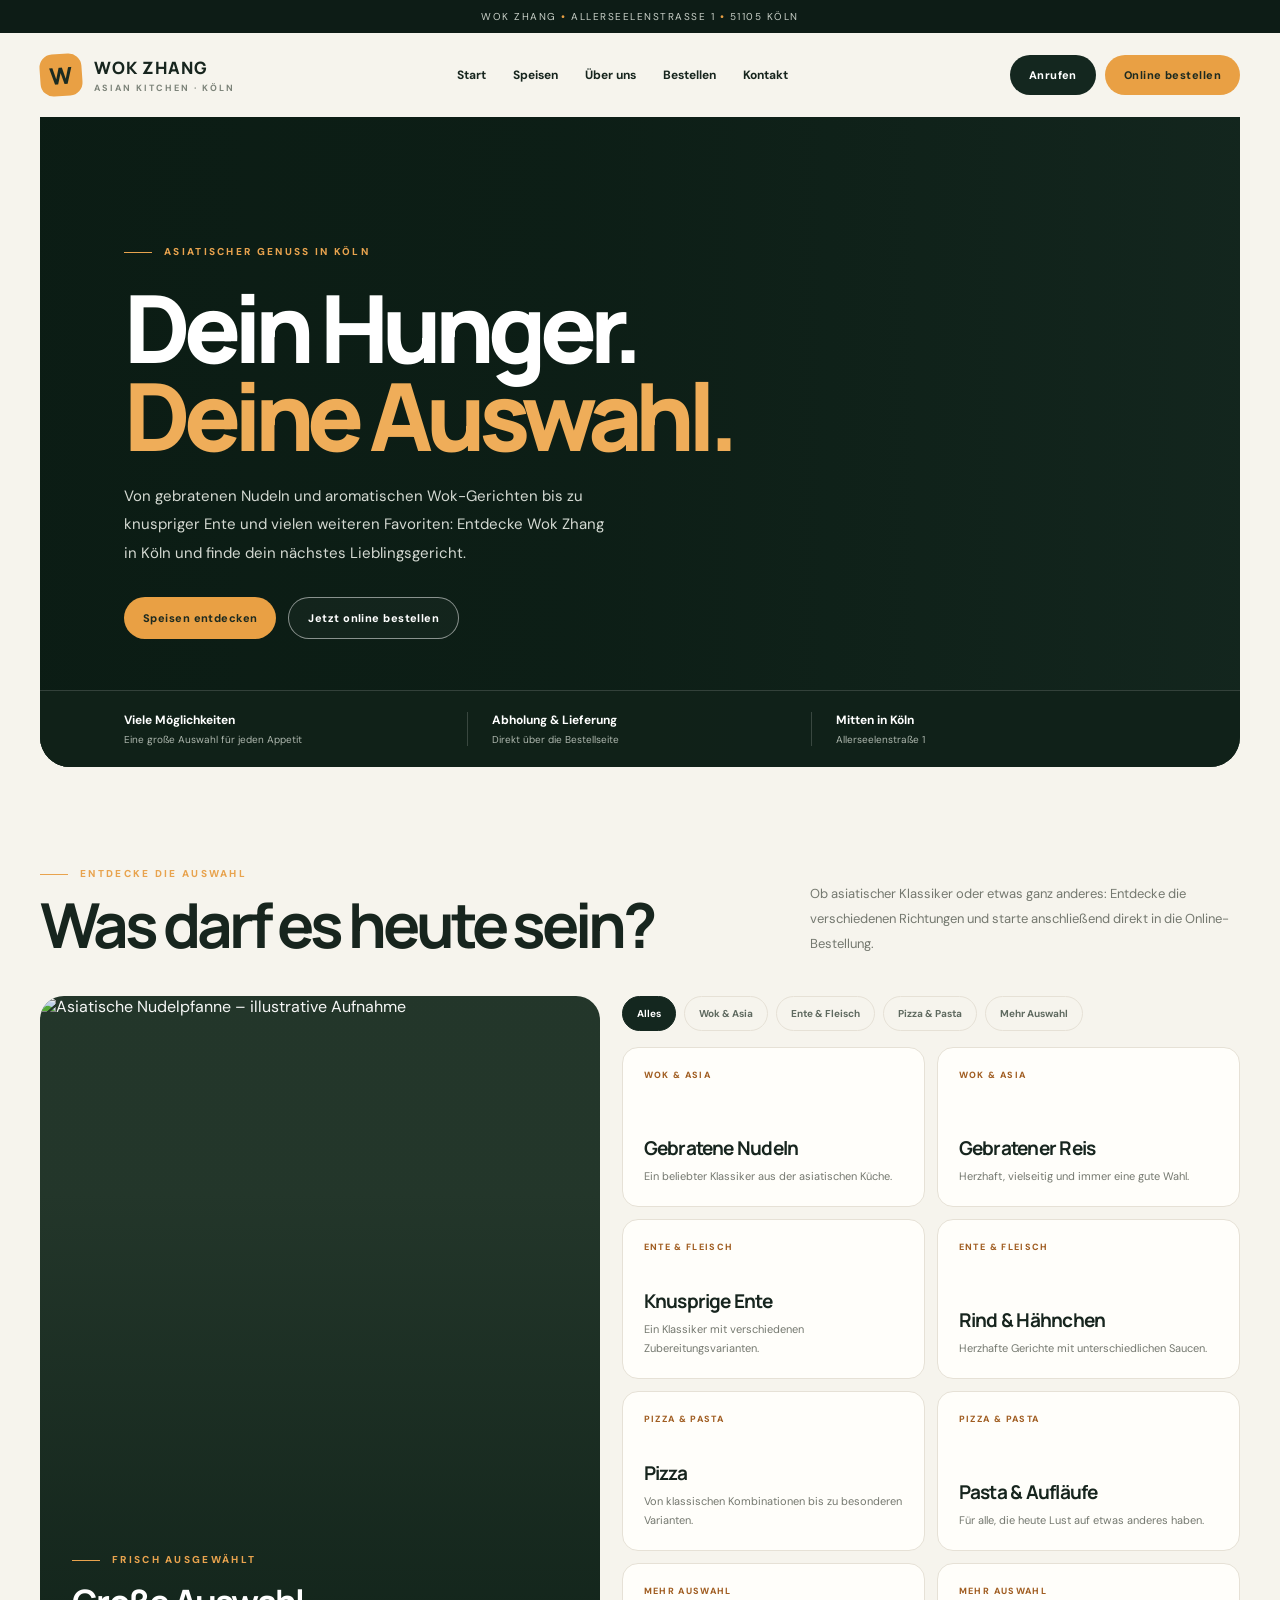
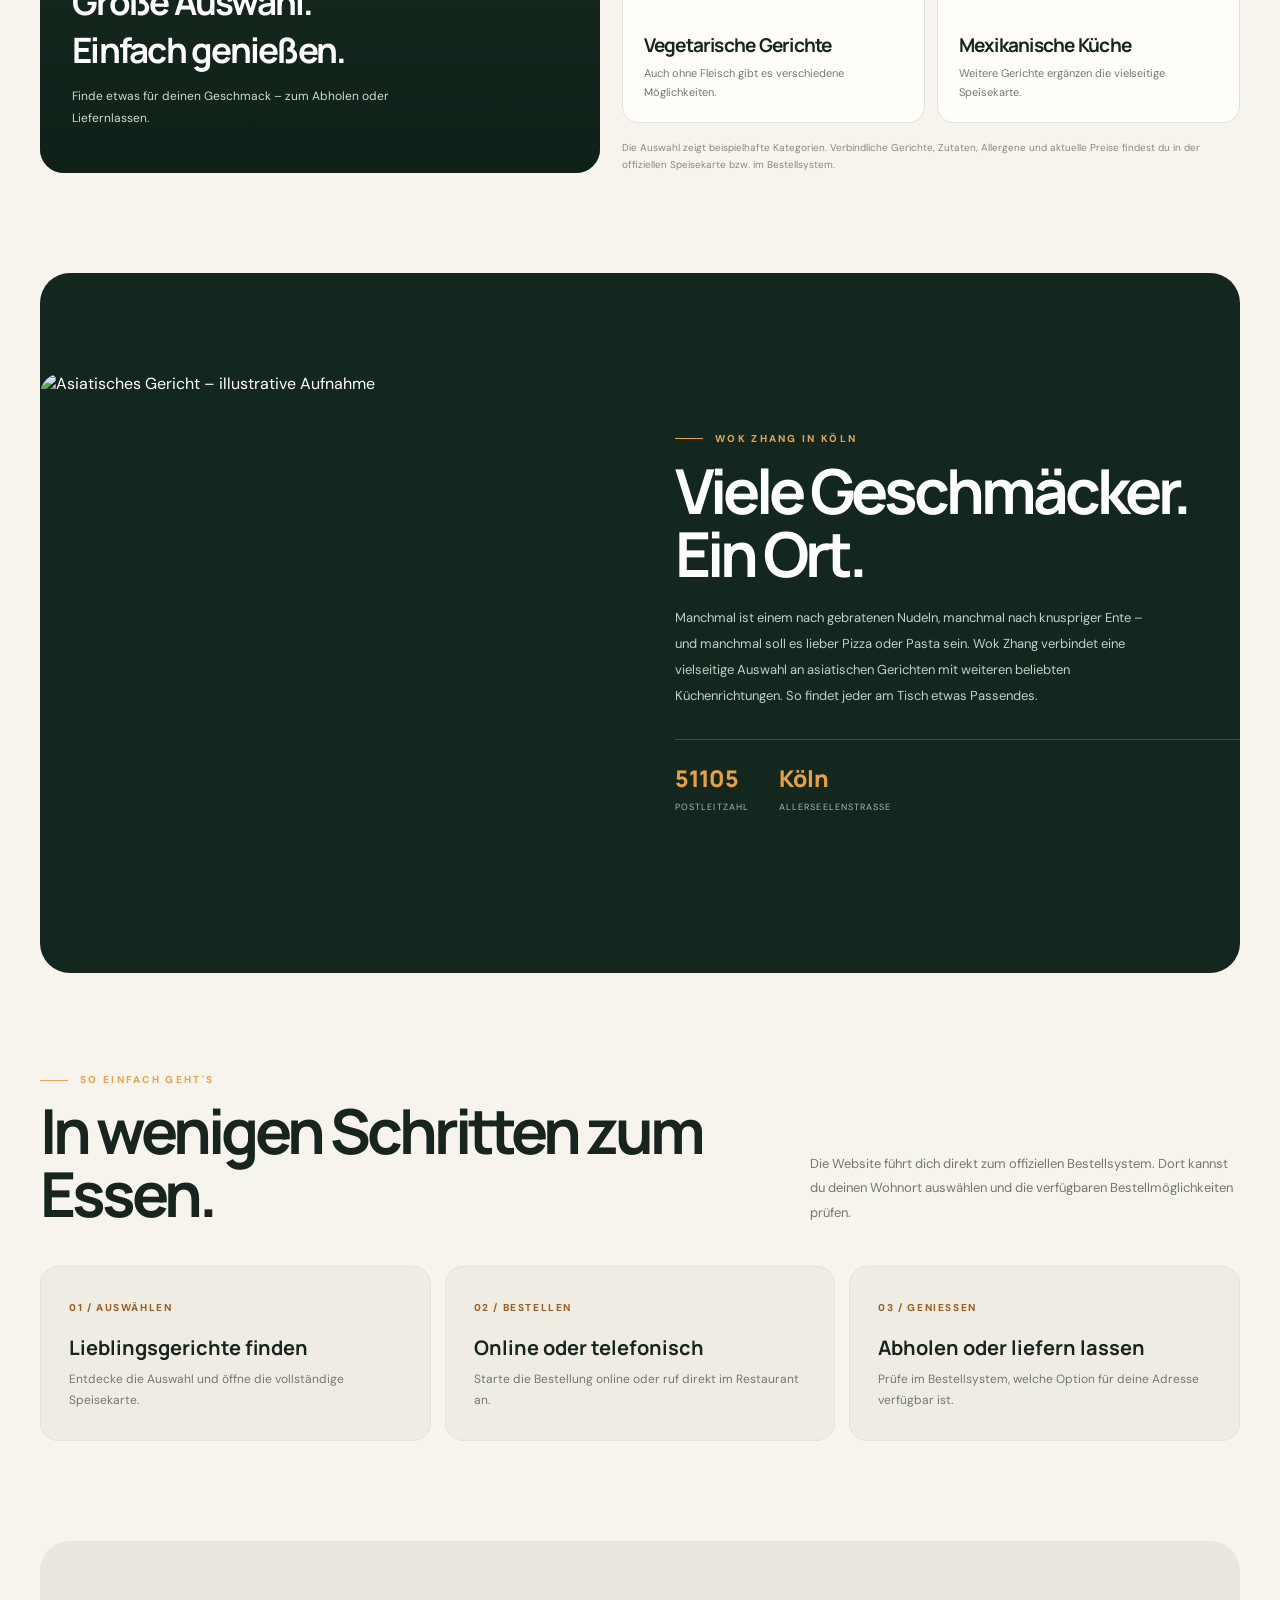
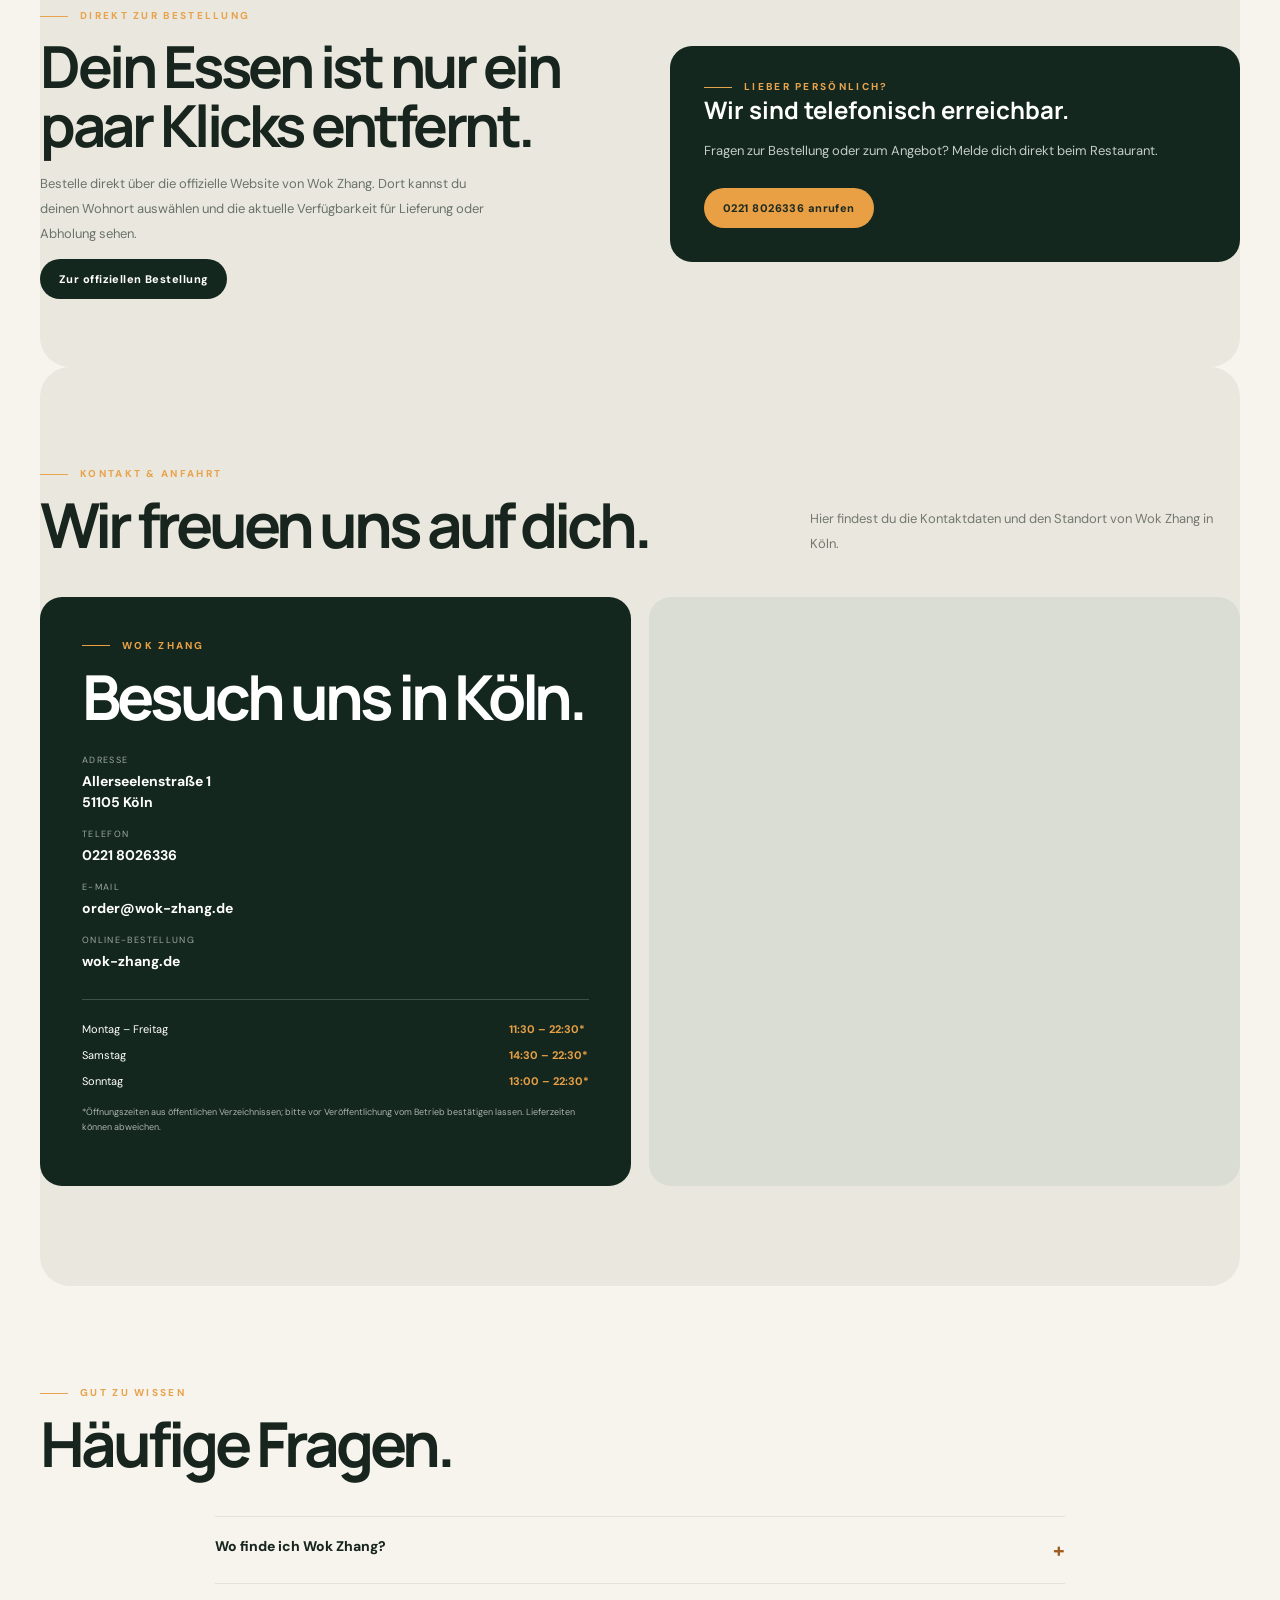
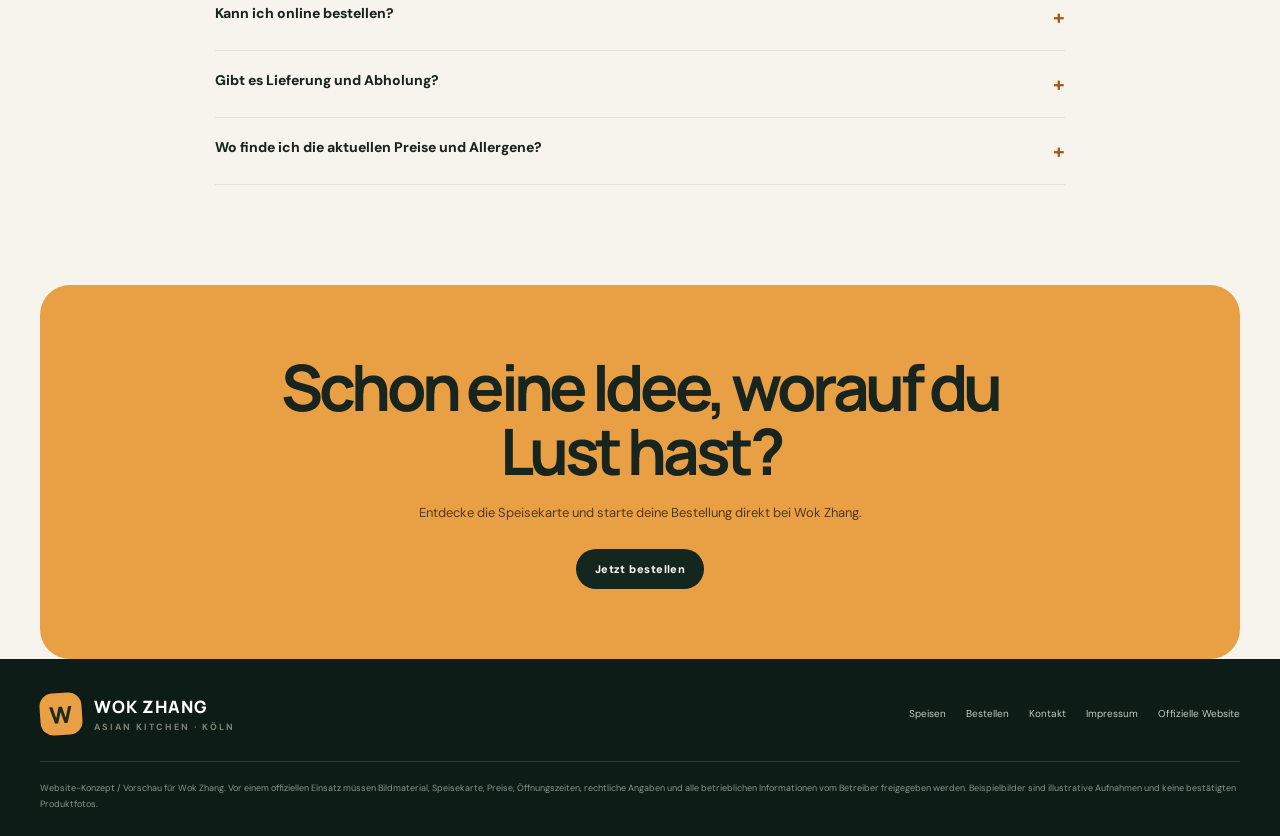
==== wok-zhang/index.html @ 1ac3ebb7 "Create premium Wok Zhang website concept" ====
<!doctype html>
<html lang="de">
<head>
<meta charset="utf-8"><meta name="viewport" content="width=device-width,initial-scale=1">
<meta name="theme-color" content="#14271f">
<meta name="description" content="Wok Zhang in Köln: Wok-Gerichte, chinesische Spezialitäten und eine große Auswahl. Speisekarte, Online-Bestellung, Kontakt und Anfahrt.">
<meta property="og:title" content="Wok Zhang | Köln">
<meta property="og:description" content="Dein Lieblingsgericht. Frisch ausgewählt. Direkt bestellt.">
<title>Wok Zhang – Asiatische Küche & mehr in Köln</title>
<link rel="preconnect" href="https://fonts.googleapis.com"><link rel="preconnect" href="https://fonts.gstatic.com" crossorigin>
<link href="https://fonts.googleapis.com/css2?family=DM+Sans:wght@400;500;600;700;800&family=Manrope:wght@400;500;600;700;800&display=swap" rel="stylesheet">
<style>
:root{--ink:#17251e;--dark:#14271f;--paper:#f6f4ed;--white:#fffefa;--orange:#e9a044;--muted:#74786f;--line:#e6e1d6;--green:#294b3a;--red:#b94e36}
*{box-sizing:border-box}html{scroll-behavior:smooth;scroll-padding-top:88px}body{margin:0;background:var(--paper);color:var(--ink);font-family:'DM Sans',sans-serif}a{color:inherit;text-decoration:none}img{display:block;max-width:100%}.wrap{width:min(1200px,calc(100% - 48px));margin:auto}
.topbar{background:#0d1c16;color:#c9d0c8;text-align:center;padding:10px 16px;font-size:10px;letter-spacing:.15em;text-transform:uppercase}.topbar b{color:var(--orange);font-weight:800}
header{height:84px;display:flex;align-items:center;justify-content:space-between;gap:28px}.brand{display:flex;align-items:center;gap:12px;font:800 17px Manrope;letter-spacing:.06em}.mark{width:42px;height:42px;border-radius:13px;background:var(--orange);color:#1b2b21;display:grid;place-items:center;font:800 23px Manrope;transform:rotate(-4deg)}.brand small{display:block;font:700 9px 'DM Sans';letter-spacing:.22em;color:#7c8379;margin-top:3px}.nav{display:flex;gap:27px;font-size:12px;font-weight:700}.nav a:hover{color:#a35d1c}.header-actions{display:flex;gap:9px;align-items:center}.pill{display:inline-flex;align-items:center;justify-content:center;padding:13px 19px;border-radius:30px;background:var(--dark);color:white;font-size:11px;font-weight:800;letter-spacing:.04em;transition:.2s}.pill:hover{background:#31513f;transform:translateY(-1px)}.pill.gold{background:var(--orange);color:#1d2a20}.pill.gold:hover{background:#f3b35f}
.hero{min-height:650px;background:var(--dark);color:white;position:relative;overflow:hidden;border-radius:0 0 30px 30px;display:flex;align-items:center}.hero:before{content:"";position:absolute;inset:0;background:linear-gradient(90deg,rgba(11,28,20,.97) 0%,rgba(11,28,20,.82) 44%,rgba(11,28,20,.12) 100%),url('https://images.pexels.com/photos/958545/pexels-photo-958545.jpeg?auto=compress&cs=tinysrgb&w=2000') center/cover}.hero-content{position:relative;z-index:1;padding:80px 7%;max-width:780px}.eyebrow{font-size:10px;letter-spacing:.23em;text-transform:uppercase;font-weight:800;color:#e8a34e}.eyebrow:before{content:"";display:inline-block;width:28px;height:1px;background:currentColor;vertical-align:middle;margin-right:12px}h1,h2,h3{font-family:Manrope,sans-serif}h1{font-size:clamp(54px,7.6vw,94px);line-height:.94;letter-spacing:-.075em;margin:25px 0 22px;font-weight:800}h1 em{font-style:normal;color:#efad59}.hero-copy{font-size:15px;line-height:1.9;color:#d4d9d2;max-width:480px;margin:0 0 30px}.hero-actions{display:flex;gap:12px;flex-wrap:wrap}.outline{border:1px solid #ffffff80;background:#ffffff08;color:white}.outline:hover{background:#ffffff18}.hero-strip{position:absolute;bottom:0;left:0;right:0;display:grid;grid-template-columns:repeat(3,1fr);background:#102219eF;border-top:1px solid #ffffff25;padding:21px 7%;z-index:2}.strip-item{padding:0 24px;border-right:1px solid #ffffff2c}.strip-item:first-child{padding-left:0}.strip-item:last-child{border:0}.strip-item strong{display:block;font-size:12px}.strip-item small{display:block;color:#aeb7ae;font-size:10px;margin-top:5px}
.section{padding:100px 0}.section-head{display:flex;justify-content:space-between;align-items:end;gap:36px;margin-bottom:40px}.section-head h2,.story h2,.contact h2{font-size:clamp(38px,5vw,62px);letter-spacing:-.065em;line-height:1.02;margin:13px 0 0}.intro{max-width:430px;color:var(--muted);font-size:13px;line-height:1.9;margin:0}
.menu-grid{display:grid;grid-template-columns:.95fr 1.05fr;gap:22px}.menu-feature{min-height:540px;position:relative;overflow:hidden;border-radius:24px;background:#24372b;color:white}.menu-feature img{width:100%;height:100%;position:absolute;inset:0;object-fit:cover}.menu-feature:after{content:"";position:absolute;inset:0;background:linear-gradient(0deg,rgba(13,31,22,.95),rgba(13,31,22,.04) 75%)}.feature-text{position:absolute;z-index:1;bottom:32px;left:32px;right:32px}.feature-text h3{font-size:35px;letter-spacing:-.05em;margin:12px 0}.feature-text p{font-size:12px;line-height:1.8;color:#d2d8d0;max-width:350px}
.menu-side{display:flex;flex-direction:column;gap:16px}.filterbar{display:flex;gap:8px;flex-wrap:wrap}.filter{border:1px solid var(--line);background:transparent;border-radius:24px;padding:10px 14px;font:700 10px 'DM Sans';cursor:pointer;color:#5f6a60}.filter.active,.filter:hover{background:var(--dark);color:white;border-color:var(--dark)}.dish-grid{display:grid;grid-template-columns:1fr 1fr;gap:12px}.dish{background:var(--white);border:1px solid var(--line);border-radius:16px;padding:21px;min-height:160px;display:flex;flex-direction:column;justify-content:space-between;transition:.2s}.dish:hover{transform:translateY(-3px);box-shadow:0 12px 28px #1d34240e}.dish[hidden]{display:none}.dish-tag{font-size:9px;color:#a05d21;letter-spacing:.15em;font-weight:800}.dish h3{font-size:19px;letter-spacing:-.04em;margin:9px 0 6px}.dish p{font-size:11px;color:var(--muted);line-height:1.7;margin:0}.menu-note{font-size:10px;color:#8a887f;line-height:1.7}
.story{background:var(--dark);color:white;border-radius:30px}.story-grid{display:grid;grid-template-columns:1fr 1fr;gap:70px;align-items:center}.story-image{width:100%;height:500px;object-fit:cover;border-radius:22px}.story h2{color:white;margin:14px 0 20px}.story-copy{font-size:13px;line-height:2;color:#c5cec5;max-width:480px}.story-stats{display:flex;gap:30px;border-top:1px solid #ffffff30;padding-top:22px;margin-top:30px}.stat strong{display:block;color:var(--orange);font:800 23px Manrope}.stat small{font-size:9px;letter-spacing:.12em;color:#aeb7ae}
.benefits{display:grid;grid-template-columns:repeat(3,1fr);gap:14px}.benefit{padding:28px;background:#eeece3;border:1px solid #e7e2d6;border-radius:18px}.benefit-num{font-size:10px;color:#a05d21;font-weight:800;letter-spacing:.16em}.benefit h3{font-size:20px;margin:18px 0 8px}.benefit p{font-size:12px;line-height:1.8;color:var(--muted);margin:0}
.order{background:#eae8de;border-radius:30px;padding:68px 0}.order-inner{display:grid;grid-template-columns:1fr 1fr;gap:60px;align-items:center}.order h2{font-size:clamp(38px,5vw,58px);letter-spacing:-.06em;line-height:1.02;margin:14px 0 18px}.order p{font-size:13px;line-height:1.9;color:#69736a;max-width:460px}.order-panel{background:var(--dark);color:white;border-radius:22px;padding:34px}.order-panel h3{font-size:24px;margin:0 0 10px}.order-panel p{color:#c4cec5}.order-panel .pill{margin-top:12px}
.contact{background:#eae8de;border-radius:30px}.contact-grid{display:grid;grid-template-columns:1fr 1fr;gap:18px}.contact-card{background:var(--dark);color:white;padding:42px;border-radius:22px}.contact-card h2{color:white}.contact-card .eyebrow{color:var(--orange)}.contact-info{margin-top:26px;display:grid;gap:16px}.contact-info small{display:block;color:#9da99e;font-size:9px;letter-spacing:.15em;text-transform:uppercase;margin-bottom:4px}.contact-info strong{font-size:14px}.contact-info a:hover{color:var(--orange)}.hours-list{display:grid;grid-template-columns:1fr auto;gap:12px;border-top:1px solid #ffffff30;margin-top:28px;padding-top:22px;font-size:11px}.hours-list strong{color:var(--orange)}.contact-map{min-height:470px;border-radius:22px;overflow:hidden;background:#d9ddd3}.contact-map iframe{width:100%;height:100%;min-height:470px;border:0}
.faq-list{max-width:850px;margin:auto;border-top:1px solid var(--line)}details{border-bottom:1px solid var(--line);padding:20px 0}summary{cursor:pointer;font-weight:800;font-size:14px;list-style:none;display:flex;justify-content:space-between;gap:20px}summary:after{content:"+";color:#a05d21;font-size:20px}details[open] summary:after{content:"−"}details p{font-size:12px;color:var(--muted);line-height:1.8;max-width:700px;margin:15px 0 0}
.cta-band{background:var(--orange);border-radius:30px;padding:70px 25px;text-align:center}.cta-band h2{font-size:clamp(36px,5.5vw,64px);letter-spacing:-.07em;line-height:1;margin:0 auto 18px;max-width:780px}.cta-band p{font-size:13px;line-height:1.8;color:#4c3a25;max-width:500px;margin:0 auto 25px}.cta-band .pill{background:var(--dark)}
footer{background:#0d1c16;color:white;padding:34px 0 24px}.footer-top{display:flex;align-items:center;justify-content:space-between;gap:24px}.footer-links{display:flex;gap:20px;flex-wrap:wrap;font-size:10px;color:#c2c9c1}.footer-links a:hover{color:var(--orange)}.footer-bottom{border-top:1px solid #ffffff25;margin-top:26px;padding-top:18px;color:#89958b;font-size:9px;line-height:1.8}
.mobile-order{display:none}
@media(max-width:850px){.nav{gap:14px}.story-grid{gap:35px}.story-image{height:430px}.section{padding:78px 0}.order-inner{gap:28px}}
@media(max-width:620px){.wrap{width:calc(100% - 30px)}header{height:auto;min-height:76px;flex-wrap:wrap;padding:13px 0}.nav{order:3;width:100%;overflow:auto;white-space:nowrap;padding:8px 0 12px;font-size:11px}.header-actions .pill{padding:11px 13px;font-size:9px}.topbar{font-size:8px}.hero{min-height:700px;border-radius:0 0 22px 22px}.hero:before{background:linear-gradient(90deg,rgba(11,28,20,.95),rgba(11,28,20,.45)),url('https://images.pexels.com/photos/958545/pexels-photo-958545.jpeg?auto=compress&cs=tinysrgb&w=1200') 58% center/cover}.hero-content{padding:50px 24px 190px}h1{font-size:58px}.hero-copy{font-size:13px}.hero-strip{grid-template-columns:1fr 1fr;padding:17px 13px;gap:14px}.strip-item{padding:0 8px;border:0}.strip-item:last-child{display:none}.strip-item strong{font-size:10px}.strip-item small{font-size:9px}.section-head{display:block}.intro{margin-top:16px}.menu-grid,.story-grid,.order-inner,.contact-grid{grid-template-columns:1fr}.menu-feature{min-height:340px}.dish-grid{gap:9px}.dish{padding:16px;min-height:160px}.dish h3{font-size:17px}.story{border-radius:22px}.story-image{height:330px}.story-grid{gap:30px}.story-stats{gap:20px}.benefits{grid-template-columns:1fr}.order{padding:48px 0;border-radius:22px}.order-panel,.contact-card{padding:26px}.contact{border-radius:22px}.contact-map,.contact-map iframe{min-height:330px}.cta-band{border-radius:22px;padding:54px 20px}.footer-top{align-items:flex-start;flex-direction:column}.mobile-order{display:block;position:fixed;bottom:12px;left:12px;right:12px;z-index:10;box-shadow:0 8px 35px #0004}.mobile-order .pill{width:100%;padding:16px}.footer-bottom{padding-bottom:70px}}
</style>
</head>
<body>
<div class="topbar">WOK ZHANG <b>•</b> ALLERSEELENSTRASSE 1 <b>•</b> 51105 KÖLN</div>
<header class="wrap">
<a class="brand" href="#start"><span class="mark">W</span><span>WOK ZHANG<small>ASIAN KITCHEN · KÖLN</small></span></a>
<nav class="nav" aria-label="Hauptnavigation"><a href="#start">Start</a><a href="#speisen">Speisen</a><a href="#konzept">Über uns</a><a href="#bestellen">Bestellen</a><a href="#kontakt">Kontakt</a></nav>
<div class="header-actions"><a class="pill" href="tel:+492218026336">Anrufen</a><a class="pill gold" href="https://www.wok-zhang.de/" target="_blank" rel="noopener">Online bestellen</a></div>
</header>
<main>
<section id="start" class="wrap hero"><div class="hero-content"><div class="eyebrow">ASIATISCHER GENUSS IN KÖLN</div><h1>Dein Hunger.<br><em>Deine Auswahl.</em></h1><p class="hero-copy">Von gebratenen Nudeln und aromatischen Wok-Gerichten bis zu knuspriger Ente und vielen weiteren Favoriten: Entdecke Wok Zhang in Köln und finde dein nächstes Lieblingsgericht.</p><div class="hero-actions"><a class="pill gold" href="#speisen">Speisen entdecken</a><a class="pill outline" href="https://www.wok-zhang.de/" target="_blank" rel="noopener">Jetzt online bestellen</a></div></div><div class="hero-strip"><div class="strip-item"><strong>Viele Möglichkeiten</strong><small>Eine große Auswahl für jeden Appetit</small></div><div class="strip-item"><strong>Abholung & Lieferung</strong><small>Direkt über die Bestellseite</small></div><div class="strip-item"><strong>Mitten in Köln</strong><small>Allerseelenstraße 1</small></div></div></section>

<section id="speisen" class="wrap section"><div class="section-head"><div><div class="eyebrow">ENTDECKE DIE AUSWAHL</div><h2>Was darf es heute sein?</h2></div><p class="intro">Ob asiatischer Klassiker oder etwas ganz anderes: Entdecke die verschiedenen Richtungen und starte anschließend direkt in die Online-Bestellung.</p></div>
<div class="menu-grid"><div class="menu-feature"><img src="https://images.pexels.com/photos/958545/pexels-photo-958545.jpeg?auto=compress&cs=tinysrgb&w=1300" alt="Asiatische Nudelpfanne – illustrative Aufnahme"><div class="feature-text"><div class="eyebrow">FRISCH AUSGEWÄHLT</div><h3>Große Auswahl.<br>Einfach genießen.</h3><p>Finde etwas für deinen Geschmack – zum Abholen oder Liefernlassen.</p></div></div>
<div class="menu-side"><div class="filterbar" role="group" aria-label="Speisen-Kategorien"><button class="filter active" data-filter="all">Alles</button><button class="filter" data-filter="wok">Wok & Asia</button><button class="filter" data-filter="ente">Ente & Fleisch</button><button class="filter" data-filter="pizza">Pizza & Pasta</button><button class="filter" data-filter="mehr">Mehr Auswahl</button></div>
<div class="dish-grid">
<article class="dish" data-category="wok"><span class="dish-tag">WOK & ASIA</span><div><h3>Gebratene Nudeln</h3><p>Ein beliebter Klassiker aus der asiatischen Küche.</p></div></article>
<article class="dish" data-category="wok"><span class="dish-tag">WOK & ASIA</span><div><h3>Gebratener Reis</h3><p>Herzhaft, vielseitig und immer eine gute Wahl.</p></div></article>
<article class="dish" data-category="ente"><span class="dish-tag">ENTE & FLEISCH</span><div><h3>Knusprige Ente</h3><p>Ein Klassiker mit verschiedenen Zubereitungsvarianten.</p></div></article>
<article class="dish" data-category="ente"><span class="dish-tag">ENTE & FLEISCH</span><div><h3>Rind & Hähnchen</h3><p>Herzhafte Gerichte mit unterschiedlichen Saucen.</p></div></article>
<article class="dish" data-category="pizza"><span class="dish-tag">PIZZA & PASTA</span><div><h3>Pizza</h3><p>Von klassischen Kombinationen bis zu besonderen Varianten.</p></div></article>
<article class="dish" data-category="pizza"><span class="dish-tag">PIZZA & PASTA</span><div><h3>Pasta & Aufläufe</h3><p>Für alle, die heute Lust auf etwas anderes haben.</p></div></article>
<article class="dish" data-category="mehr"><span class="dish-tag">MEHR AUSWAHL</span><div><h3>Vegetarische Gerichte</h3><p>Auch ohne Fleisch gibt es verschiedene Möglichkeiten.</p></div></article>
<article class="dish" data-category="mehr"><span class="dish-tag">MEHR AUSWAHL</span><div><h3>Mexikanische Küche</h3><p>Weitere Gerichte ergänzen die vielseitige Speisekarte.</p></div></article>
</div><div class="menu-note">Die Auswahl zeigt beispielhafte Kategorien. Verbindliche Gerichte, Zutaten, Allergene und aktuelle Preise findest du in der offiziellen Speisekarte bzw. im Bestellsystem.</div></div></div></section>

<section id="konzept" class="wrap story section"><div class="story-grid"><img class="story-image" src="https://images.pexels.com/photos/958545/pexels-photo-958545.jpeg?auto=compress&cs=tinysrgb&w=1200" alt="Asiatisches Gericht – illustrative Aufnahme"><div><div class="eyebrow">WOK ZHANG IN KÖLN</div><h2>Viele Geschmäcker.<br>Ein Ort.</h2><p class="story-copy">Manchmal ist einem nach gebratenen Nudeln, manchmal nach knuspriger Ente – und manchmal soll es lieber Pizza oder Pasta sein. Wok Zhang verbindet eine vielseitige Auswahl an asiatischen Gerichten mit weiteren beliebten Küchenrichtungen. So findet jeder am Tisch etwas Passendes.</p><div class="story-stats"><div class="stat"><strong>51105</strong><small>POSTLEITZAHL</small></div><div class="stat"><strong>Köln</strong><small>ALLERSEELENSTRASSE</small></div></div></div></div></section>

<section class="wrap section"><div class="section-head"><div><div class="eyebrow">SO EINFACH GEHT'S</div><h2>In wenigen Schritten zum Essen.</h2></div><p class="intro">Die Website führt dich direkt zum offiziellen Bestellsystem. Dort kannst du deinen Wohnort auswählen und die verfügbaren Bestellmöglichkeiten prüfen.</p></div><div class="benefits"><article class="benefit"><span class="benefit-num">01 / AUSWÄHLEN</span><h3>Lieblingsgerichte finden</h3><p>Entdecke die Auswahl und öffne die vollständige Speisekarte.</p></article><article class="benefit"><span class="benefit-num">02 / BESTELLEN</span><h3>Online oder telefonisch</h3><p>Starte die Bestellung online oder ruf direkt im Restaurant an.</p></article><article class="benefit"><span class="benefit-num">03 / GENIESSEN</span><h3>Abholen oder liefern lassen</h3><p>Prüfe im Bestellsystem, welche Option für deine Adresse verfügbar ist.</p></article></div></section>

<section id="bestellen" class="wrap order"><div class="order-inner"><div><div class="eyebrow">DIREKT ZUR BESTELLUNG</div><h2>Dein Essen ist nur ein paar Klicks entfernt.</h2><p>Bestelle direkt über die offizielle Website von Wok Zhang. Dort kannst du deinen Wohnort auswählen und die aktuelle Verfügbarkeit für Lieferung oder Abholung sehen.</p><a class="pill" href="https://www.wok-zhang.de/" target="_blank" rel="noopener">Zur offiziellen Bestellung</a></div><div class="order-panel"><div class="eyebrow">LIEBER PERSÖNLICH?</div><h3>Wir sind telefonisch erreichbar.</h3><p>Fragen zur Bestellung oder zum Angebot? Melde dich direkt beim Restaurant.</p><a class="pill gold" href="tel:+492218026336">0221 8026336 anrufen</a></div></div></section>

<section id="kontakt" class="wrap contact section"><div class="section-head"><div><div class="eyebrow">KONTAKT & ANFAHRT</div><h2>Wir freuen uns auf dich.</h2></div><p class="intro">Hier findest du die Kontaktdaten und den Standort von Wok Zhang in Köln.</p></div><div class="contact-grid"><div class="contact-card"><div class="eyebrow">WOK ZHANG</div><h2>Besuch uns in Köln.</h2><div class="contact-info"><div><small>Adresse</small><strong>Allerseelenstraße 1<br>51105 Köln</strong></div><div><small>Telefon</small><strong><a href="tel:+492218026336">0221 8026336</a></strong></div><div><small>E-Mail</small><strong><a href="mailto:order@wok-zhang.de">order@wok-zhang.de</a></strong></div><div><small>Online-Bestellung</small><strong><a href="https://www.wok-zhang.de/" target="_blank" rel="noopener">wok-zhang.de</a></strong></div></div><div class="hours-list"><span>Montag – Freitag</span><strong>11:30 – 22:30*</strong><span>Samstag</span><strong>14:30 – 22:30*</strong><span>Sonntag</span><strong>13:00 – 22:30*</strong></div><p style="font-size:9px;color:#aab4aa;line-height:1.7;margin-top:17px">*Öffnungszeiten aus öffentlichen Verzeichnissen; bitte vor Veröffentlichung vom Betrieb bestätigen lassen. Lieferzeiten können abweichen.</p></div><div class="contact-map"><iframe title="Karte – Wok Zhang Köln" loading="lazy" referrerpolicy="no-referrer-when-downgrade" src="https://www.google.com/maps?q=Allerseelenstra%C3%9Fe+1,+51105+K%C3%B6ln&output=embed"></iframe></div></div></section>

<section class="wrap section"><div class="section-head"><div><div class="eyebrow">GUT ZU WISSEN</div><h2>Häufige Fragen.</h2></div></div><div class="faq-list"><details><summary>Wo finde ich Wok Zhang?</summary><p>Wok Zhang befindet sich in der Allerseelenstraße 1, 51105 Köln.</p></details><details><summary>Kann ich online bestellen?</summary><p>Ja. Über die offizielle Website kannst du den Bestellvorgang starten und deinen Wohnort auswählen.</p></details><details><summary>Gibt es Lieferung und Abholung?</summary><p>Die offizielle Bestellseite informiert über die verfügbaren Liefer- und Abholzeiten. Welche Option möglich ist, hängt unter anderem von deiner Adresse und dem jeweiligen Tag ab.</p></details><details><summary>Wo finde ich die aktuellen Preise und Allergene?</summary><p>Bitte nutze dafür die aktuelle Speisekarte bzw. das offizielle Bestellsystem. Die hier gezeigten Kategorien sind eine Orientierung und keine vollständige Preiskarte.</p></details></div></section>
<section class="wrap cta-band"><h2>Schon eine Idee, worauf du Lust hast?</h2><p>Entdecke die Speisekarte und starte deine Bestellung direkt bei Wok Zhang.</p><a class="pill" href="https://www.wok-zhang.de/" target="_blank" rel="noopener">Jetzt bestellen</a></section>
</main>
<footer><div class="wrap"><div class="footer-top"><a class="brand" href="#start"><span class="mark">W</span><span>WOK ZHANG<small>ASIAN KITCHEN · KÖLN</small></span></a><div class="footer-links"><a href="#speisen">Speisen</a><a href="#bestellen">Bestellen</a><a href="#kontakt">Kontakt</a><a href="https://www.wok-zhang.de/impressum/" target="_blank" rel="noopener">Impressum</a><a href="https://www.wok-zhang.de/" target="_blank" rel="noopener">Offizielle Website</a></div></div><div class="footer-bottom">Website-Konzept / Vorschau für Wok Zhang. Vor einem offiziellen Einsatz müssen Bildmaterial, Speisekarte, Preise, Öffnungszeiten, rechtliche Angaben und alle betrieblichen Informationen vom Betreiber freigegeben werden. Beispielbilder sind illustrative Aufnahmen und keine bestätigten Produktfotos.</div></div></footer>
<div class="mobile-order"><a class="pill gold" href="https://www.wok-zhang.de/" target="_blank" rel="noopener">Online bestellen</a></div>
<script>
const filters=[...document.querySelectorAll('.filter')],dishes=[...document.querySelectorAll('.dish')];
filters.forEach(button=>button.addEventListener('click',()=>{filters.forEach(item=>item.classList.toggle('active',item===button));const key=button.dataset.filter;dishes.forEach(dish=>dish.hidden=key!=='all'&&dish.dataset.category!==key)}));
</script>
</body></html>
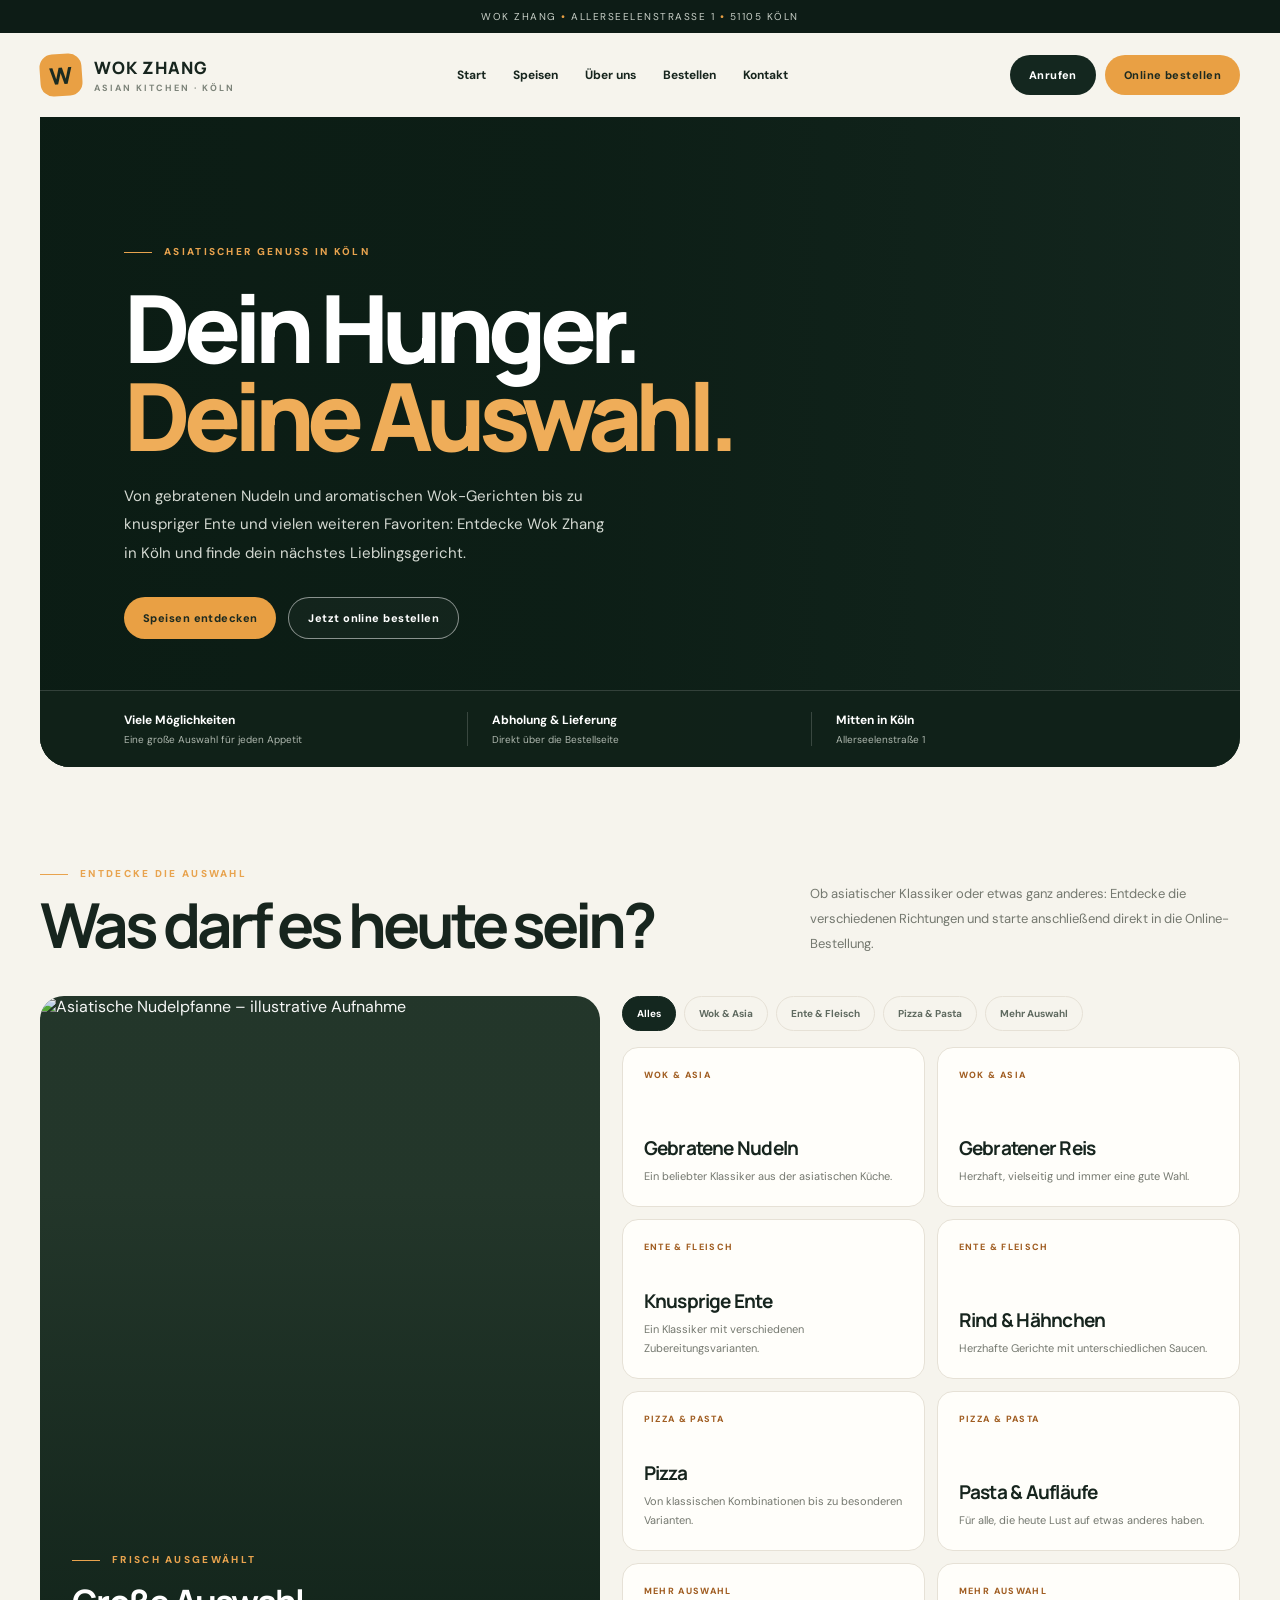
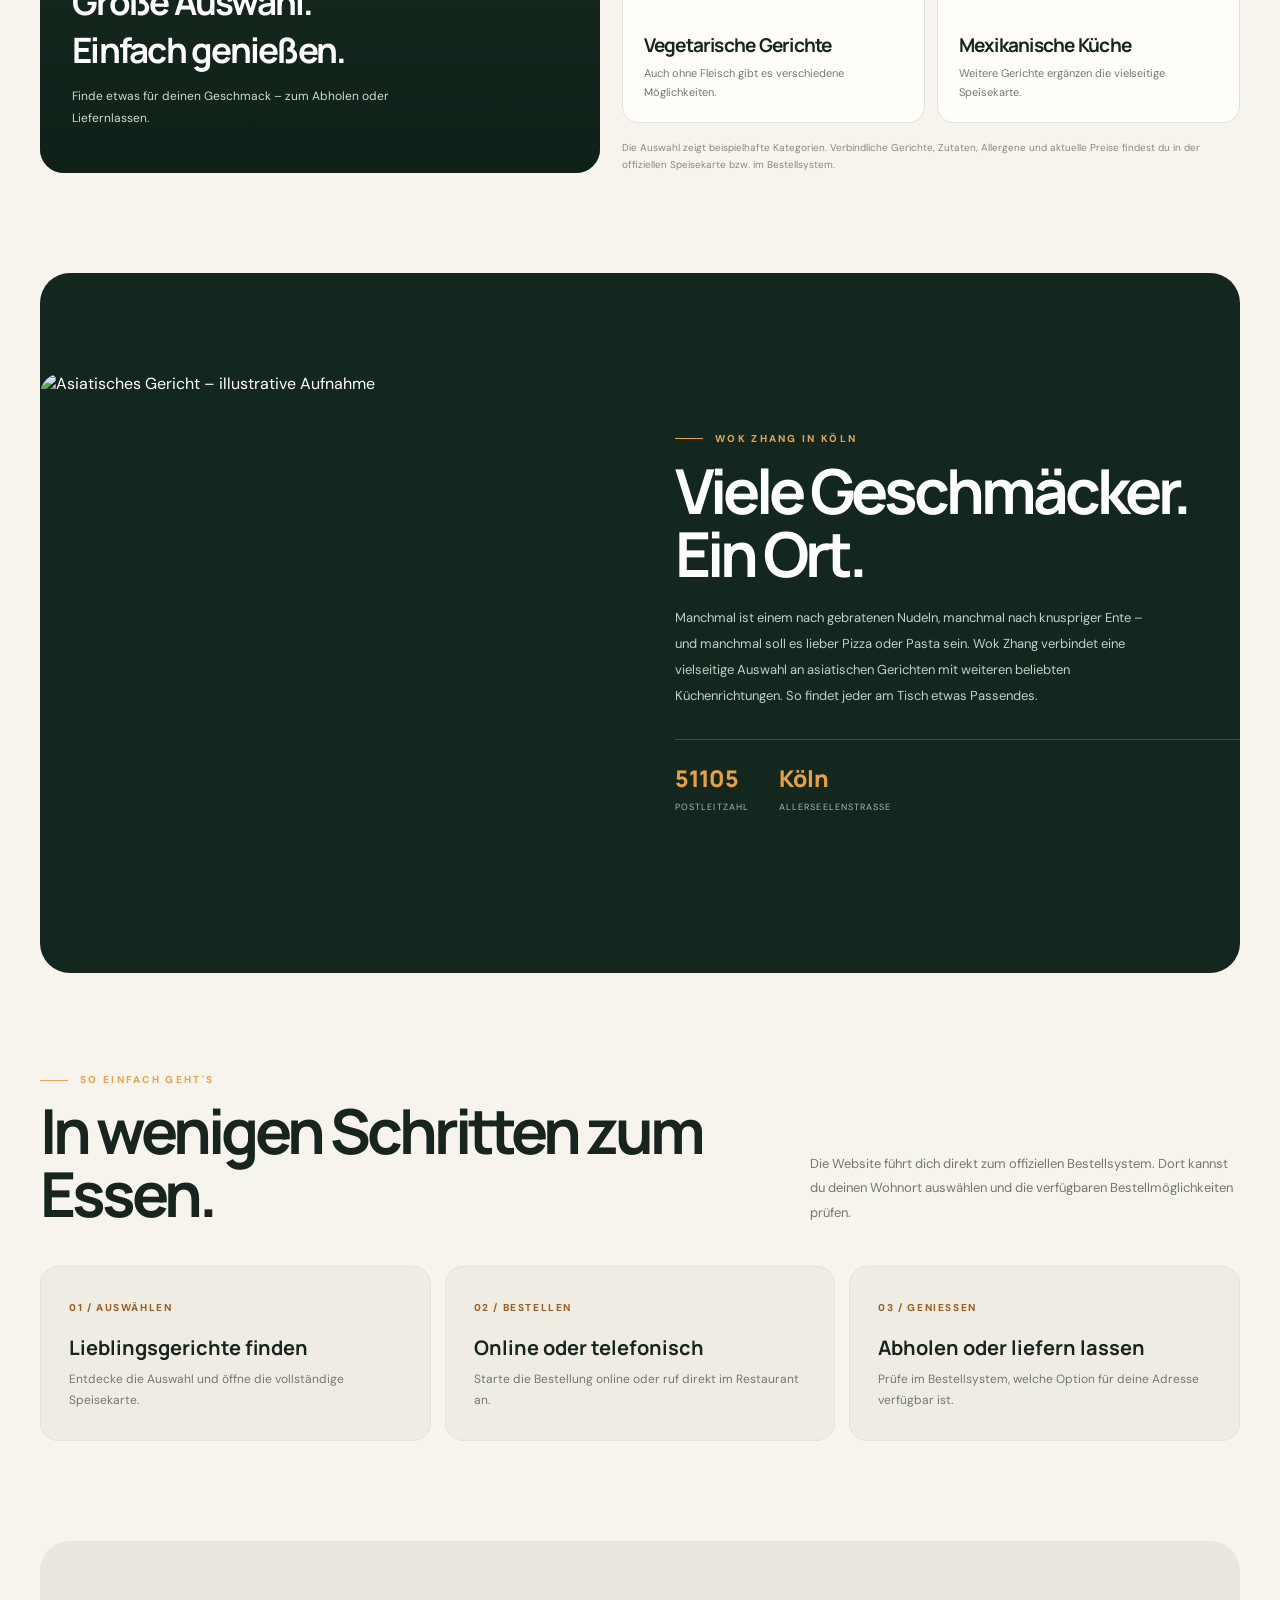
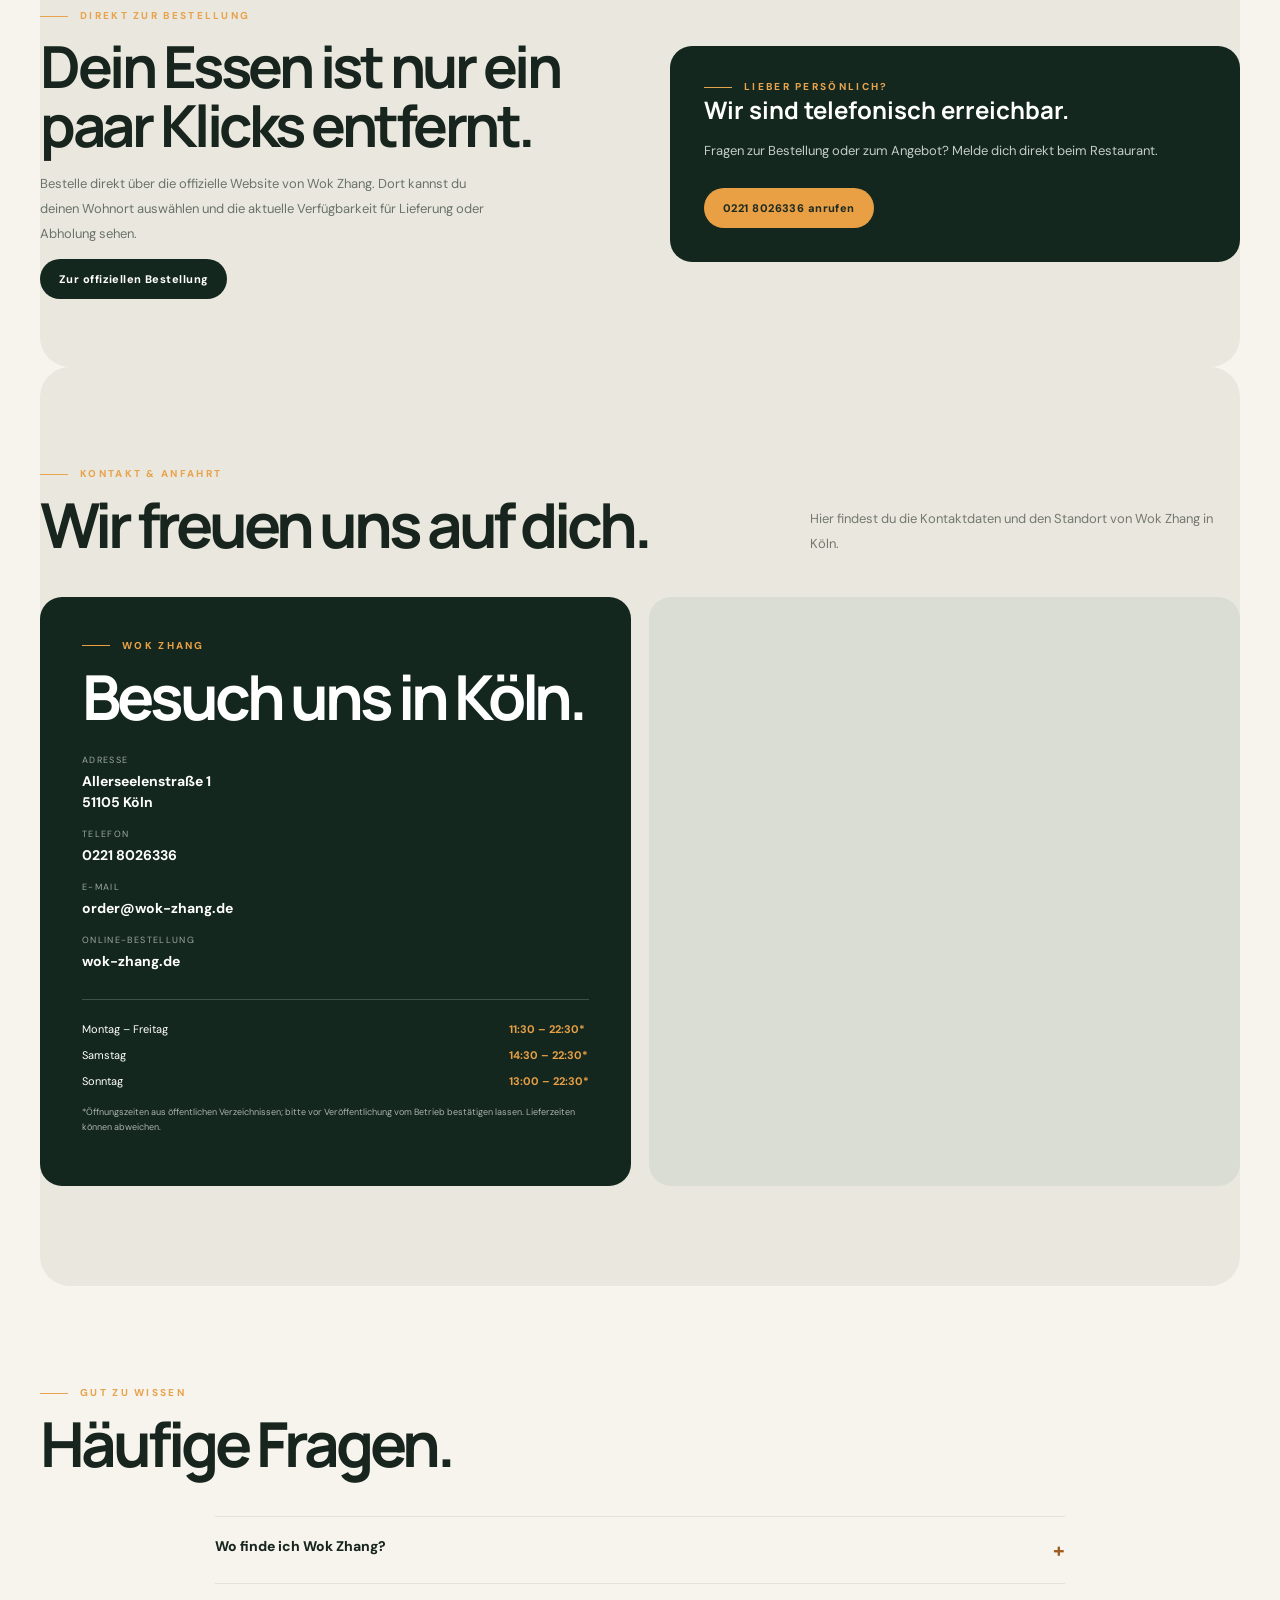
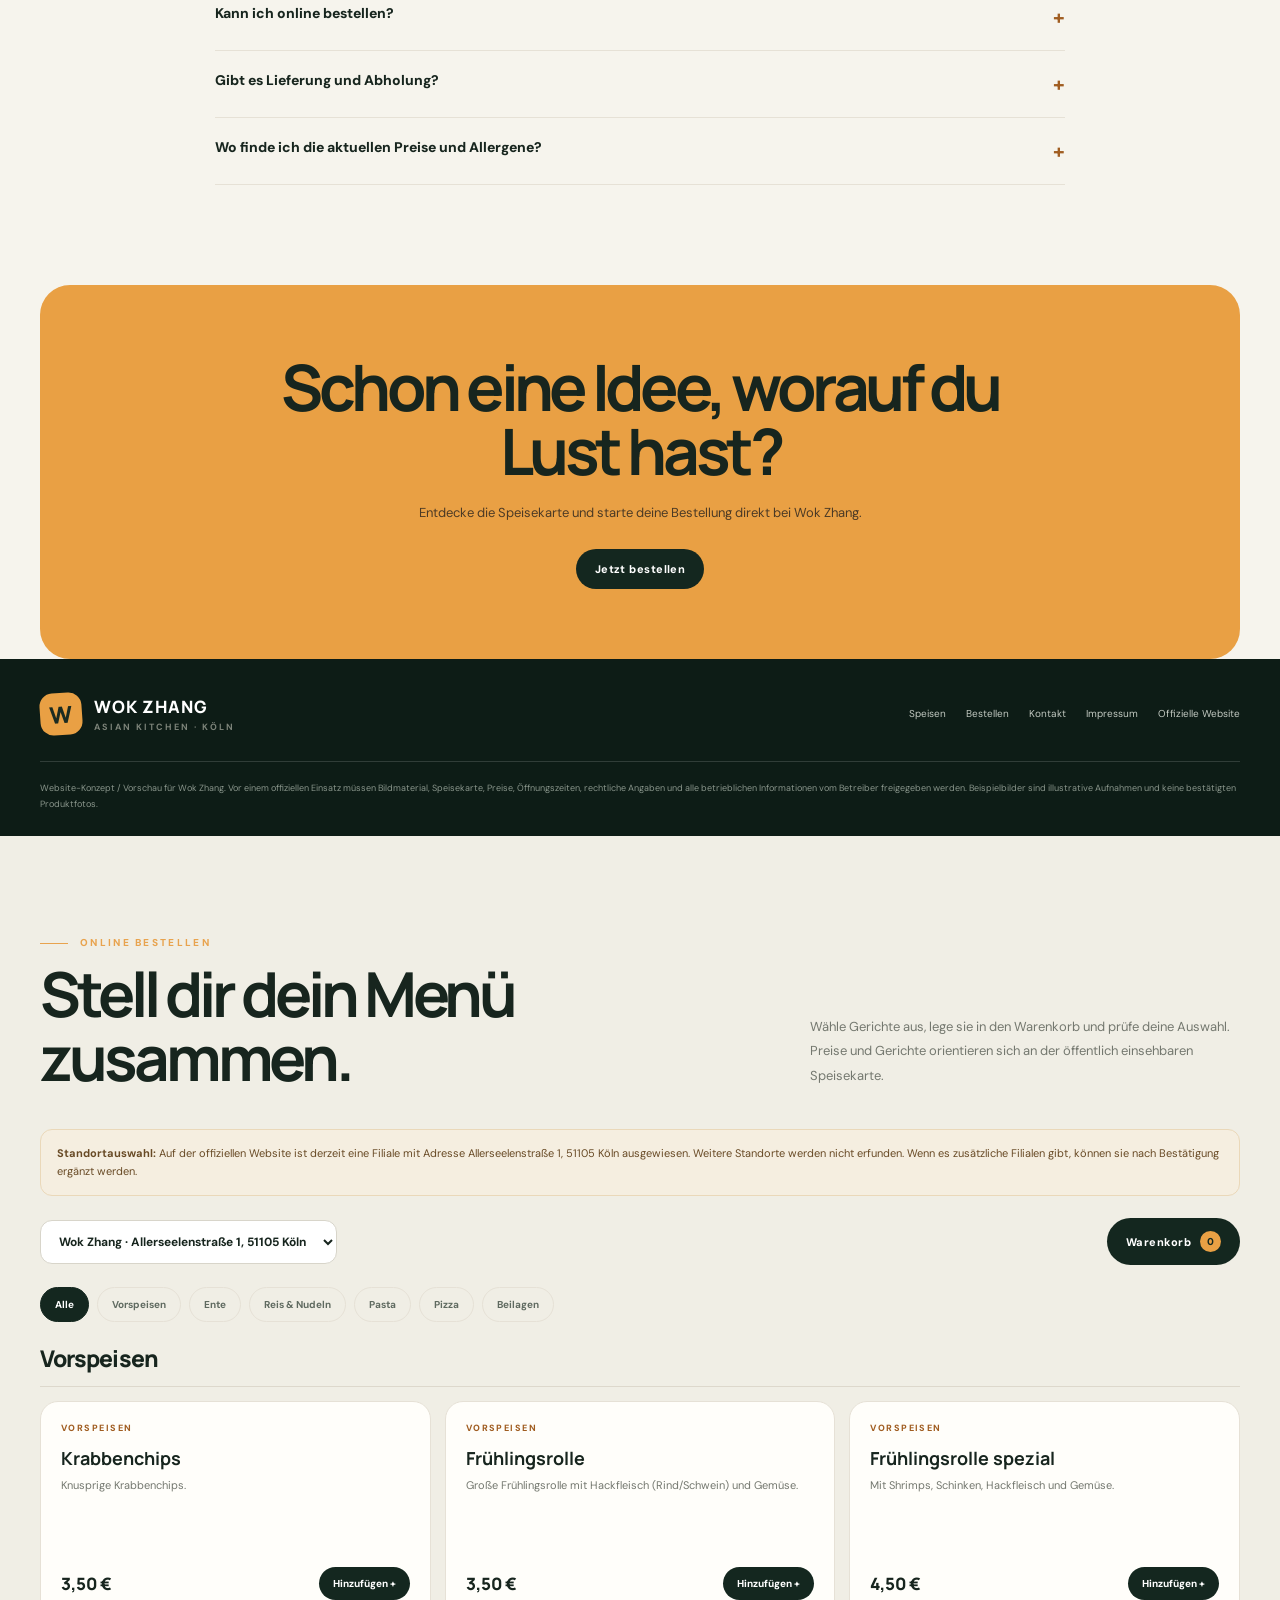
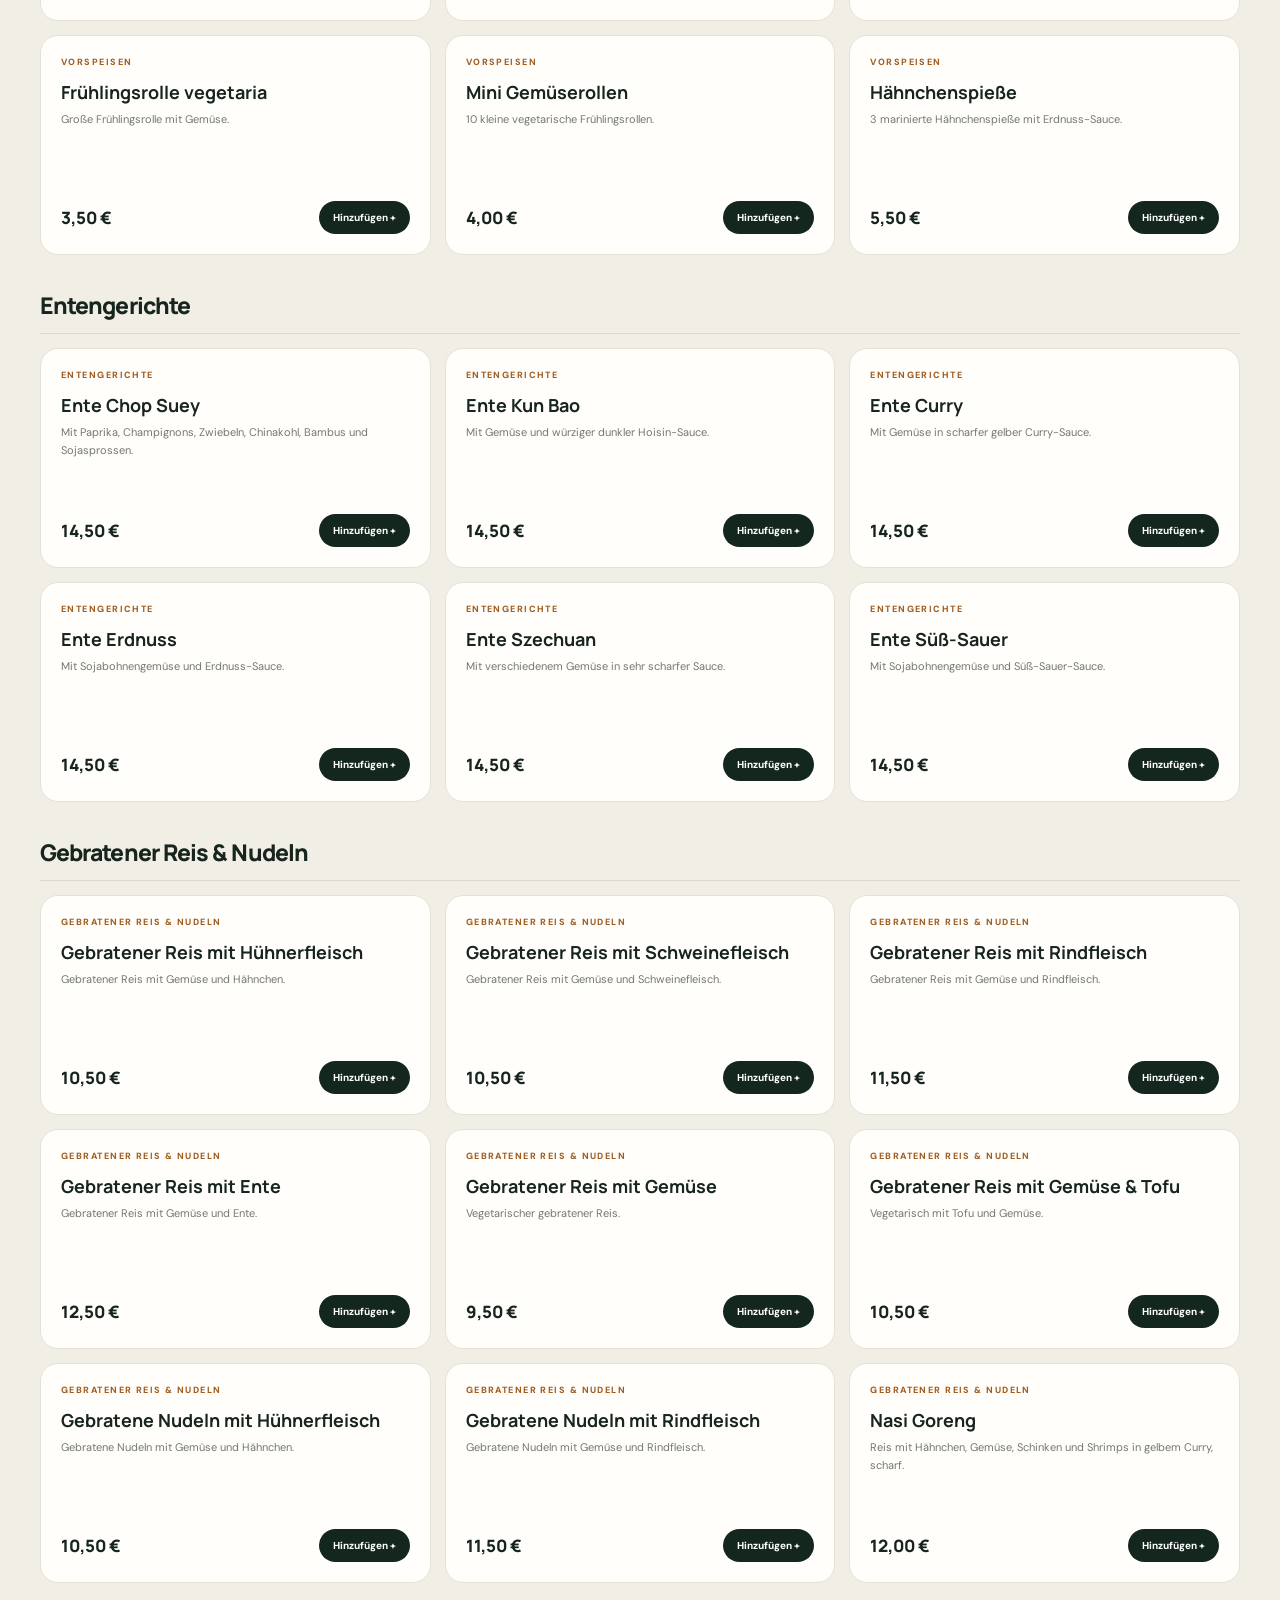
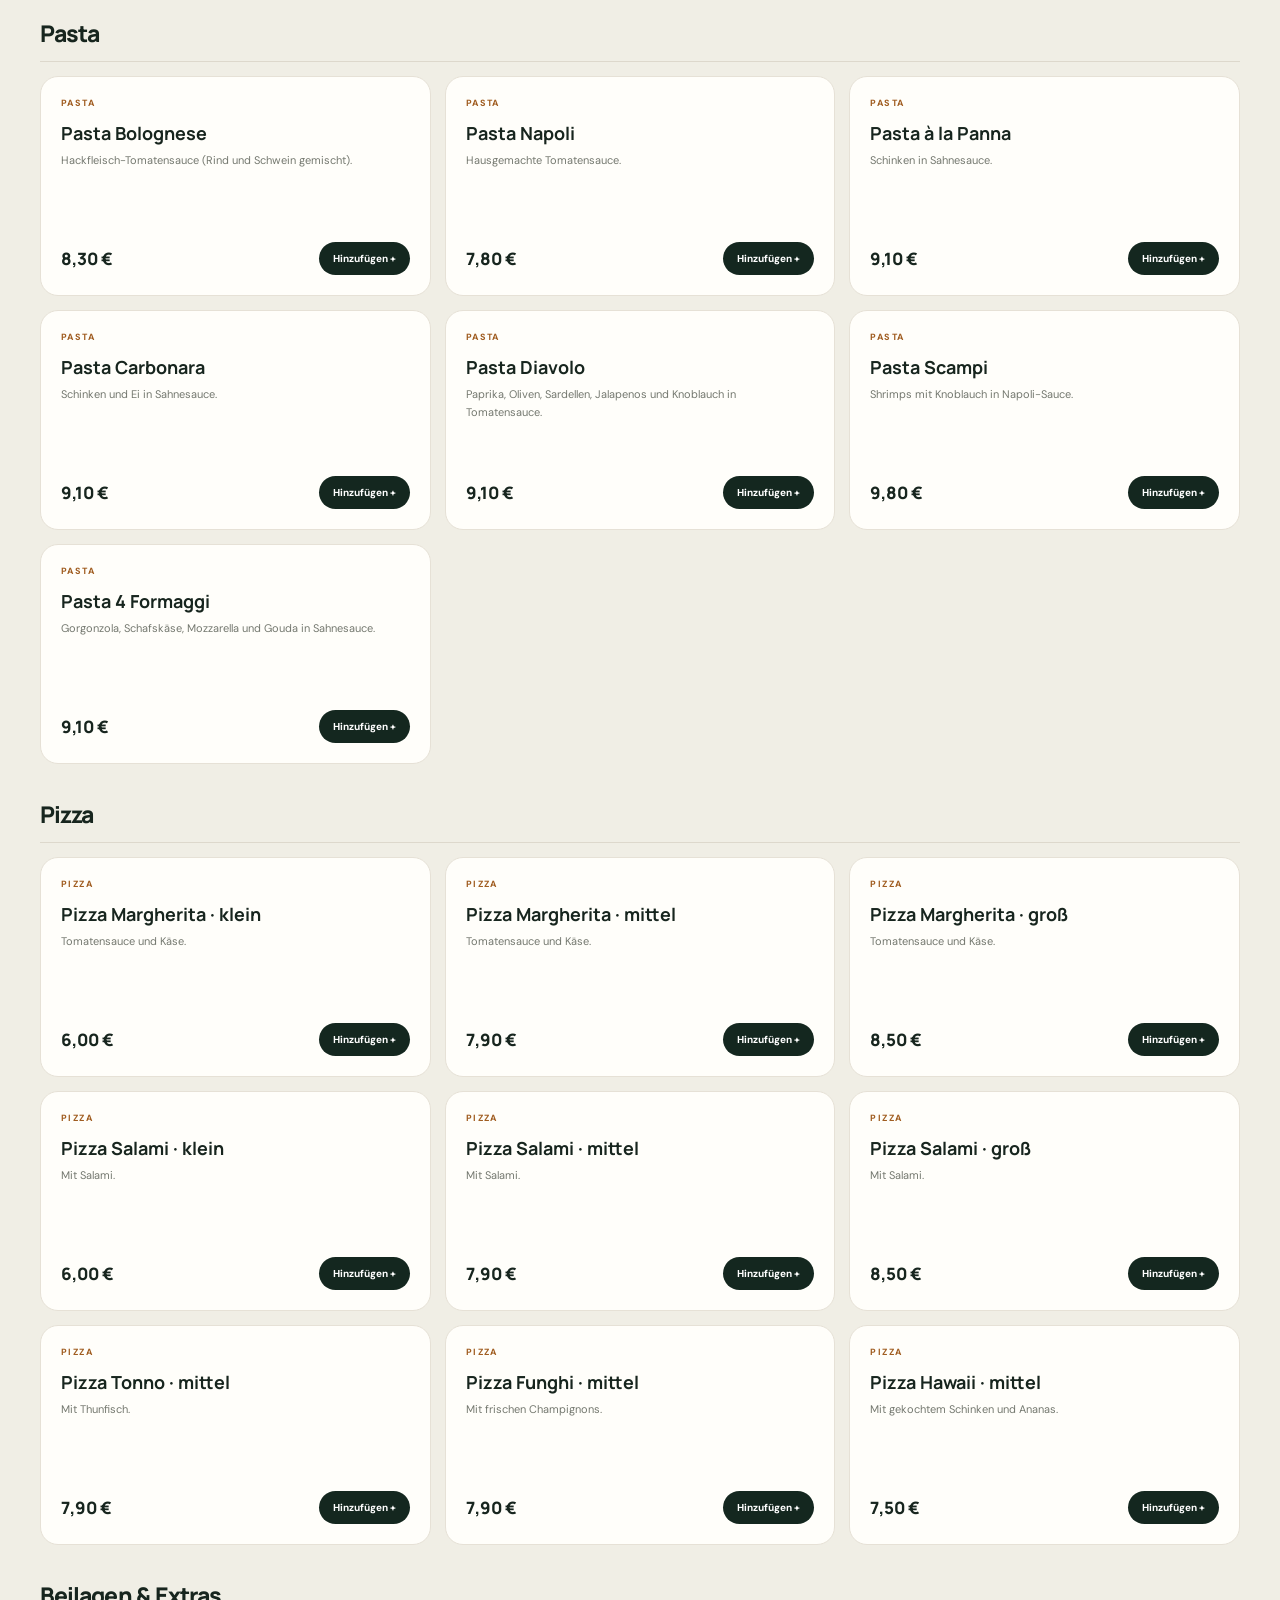
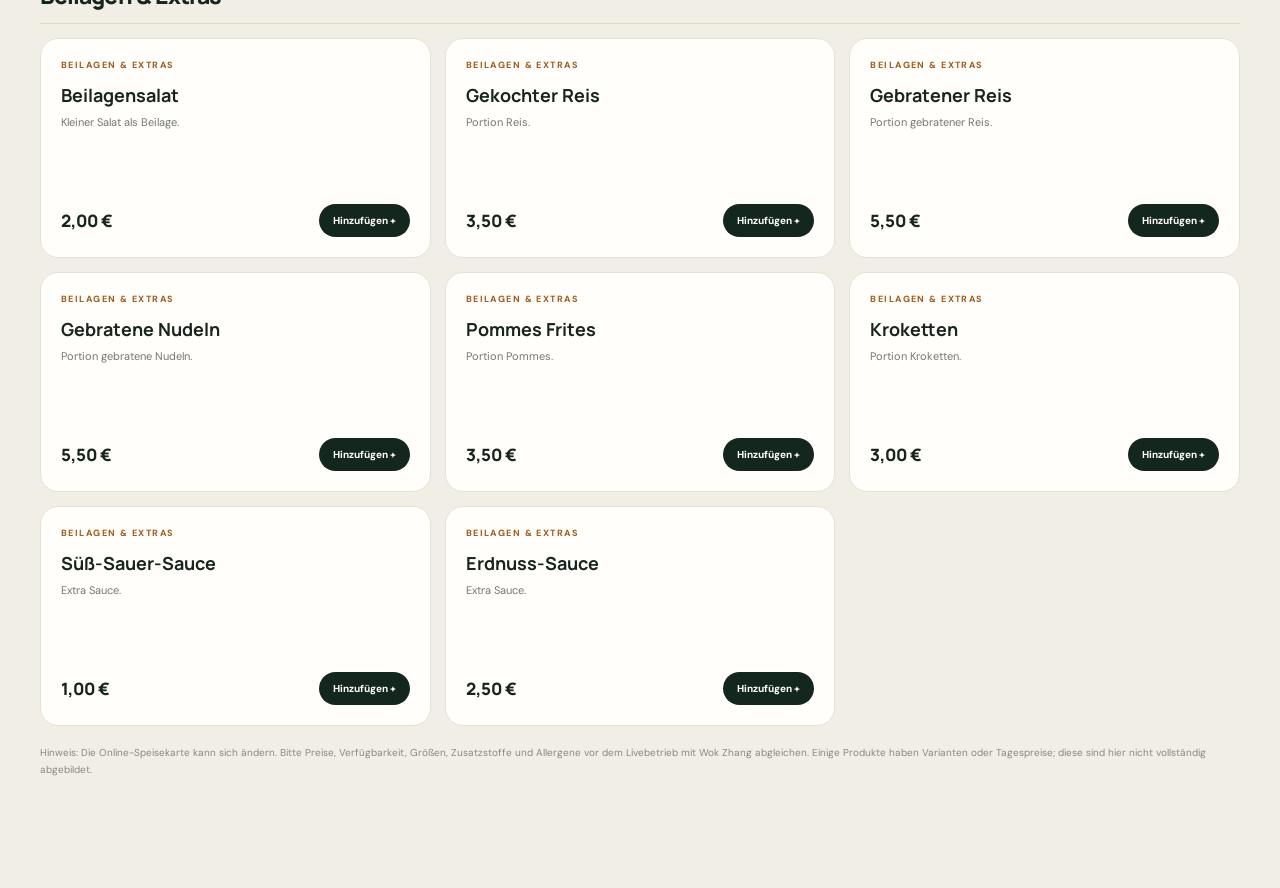
==== commit ed4ccb76: "Add menu catalog, branch selector and shopping cart checkout prototype" ====
--- a/wok-zhang/index.html
+++ b/wok-zhang/index.html
@@ -71,4 +71,92 @@
 const filters=[...document.querySelectorAll('.filter')],dishes=[...document.querySelectorAll('.dish')];
 filters.forEach(button=>button.addEventListener('click',()=>{filters.forEach(item=>item.classList.toggle('active',item===button));const key=button.dataset.filter;dishes.forEach(dish=>dish.hidden=key!=='all'&&dish.dataset.category!==key)}));
 </script>
+
+<!-- ORDERING EXPERIENCE -->
+<style>
+.order-nav{position:relative}.cart-trigger{border:0;cursor:pointer;font:800 11px 'DM Sans';display:flex;gap:9px;align-items:center}.cart-count{display:grid;place-items:center;width:21px;height:21px;border-radius:50%;background:var(--orange);color:#14271f;font-size:10px}
+.ordering{background:#f0eee5}.order-toolbar{display:flex;justify-content:space-between;gap:16px;align-items:center;margin-bottom:22px}.branch-select{border:1px solid #d8d5ca;background:white;border-radius:12px;padding:12px 14px;font:700 12px 'DM Sans';min-width:230px;color:#17251e}.catalog{display:grid;grid-template-columns:repeat(3,1fr);gap:14px}.food-card{background:#fffefa;border:1px solid #e6e1d6;border-radius:18px;padding:20px;display:flex;flex-direction:column;min-height:220px}.food-card .tag{font-size:9px;letter-spacing:.16em;font-weight:800;color:#a05d21}.food-card h3{font-size:18px;margin:12px 0 6px}.food-card p{font-size:11px;line-height:1.65;color:#74786f;flex:1;margin:0 0 15px}.food-bottom{display:flex;justify-content:space-between;align-items:center;gap:10px}.food-price{font:800 17px Manrope}.add-food{border:0;border-radius:24px;background:#14271f;color:white;padding:10px 14px;font:800 10px 'DM Sans';cursor:pointer}.add-food:hover{background:#31513f}.catalog-category{grid-column:1/-1;font:800 23px Manrope;letter-spacing:-.04em;margin:20px 0 0;padding-bottom:12px;border-bottom:1px solid #ddd8cc}.catalog-category:first-child{margin-top:0}
+.cart-drawer{position:fixed;inset:0;z-index:100;display:none}.cart-drawer.open{display:block}.cart-backdrop{position:absolute;inset:0;background:#07130dcc}.cart-panel{position:absolute;right:0;top:0;height:100%;width:min(480px,100%);background:#fffefa;padding:26px;overflow:auto;box-shadow:-20px 0 70px #0002}.cart-head{display:flex;justify-content:space-between;align-items:center;border-bottom:1px solid #e6e1d6;padding-bottom:18px}.cart-head h2{font:800 25px Manrope;margin:0}.close-cart{border:0;background:#eeeae0;border-radius:50%;width:38px;height:38px;font-size:21px;cursor:pointer}.cart-empty{padding:40px 10px;text-align:center;color:#74786f;font-size:13px}.cart-line{display:grid;grid-template-columns:1fr auto;gap:12px;padding:16px 0;border-bottom:1px solid #eee9df}.cart-line strong{font-size:13px}.cart-line small{display:block;color:#777;font-size:10px;margin-top:4px}.qty{display:flex;align-items:center;gap:9px}.qty button{width:27px;height:27px;border:1px solid #ddd;border-radius:50%;background:white;cursor:pointer}.cart-total{display:flex;justify-content:space-between;font:800 18px Manrope;padding:20px 0}.cart-actions{display:grid;gap:10px}.cart-actions button{width:100%;border:0;cursor:pointer}.checkout-form{display:none;margin-top:24px;border-top:1px solid #e6e1d6;padding-top:20px}.checkout-form.show{display:block}.checkout-form h3{font:800 20px Manrope}.checkout-form label{display:block;font-size:10px;font-weight:800;margin:12px 0 5px}.checkout-form input,.checkout-form select,.checkout-form textarea{width:100%;padding:12px;border:1px solid #ddd8cc;border-radius:9px;background:white;font:12px 'DM Sans'}.checkout-form .two{display:grid;grid-template-columns:1fr 1fr;gap:10px}.checkout-note{font-size:10px;color:#777;line-height:1.65;margin:14px 0}.notice{padding:13px;border-radius:10px;background:#f5eee0;color:#6b4b22;font-size:11px;line-height:1.6;margin:12px 0}.branch-alert{background:#f5eee0;border:1px solid #ead8b9;padding:14px 16px;border-radius:12px;font-size:11px;line-height:1.7;color:#684a25;margin-bottom:22px}
+@media(max-width:760px){.catalog{grid-template-columns:1fr 1fr}.order-toolbar{align-items:stretch;flex-direction:column}.branch-select{width:100%}}
+@media(max-width:480px){.catalog{grid-template-columns:1fr}.food-card{min-height:185px}.cart-panel{padding:19px}.checkout-form .two{grid-template-columns:1fr}}
+</style>
+<section id="online-bestellen" class="ordering section">
+<div class="wrap">
+<div class="section-head"><div><div class="eyebrow">ONLINE BESTELLEN</div><h2>Stell dir dein Menü zusammen.</h2></div><p class="intro">Wähle Gerichte aus, lege sie in den Warenkorb und prüfe deine Auswahl. Preise und Gerichte orientieren sich an der öffentlich einsehbaren Speisekarte.</p></div>
+<div class="branch-alert"><strong>Standortauswahl:</strong> Auf der offiziellen Website ist derzeit eine Filiale mit Adresse Allerseelenstraße 1, 51105 Köln ausgewiesen. Weitere Standorte werden nicht erfunden. Wenn es zusätzliche Filialen gibt, können sie nach Bestätigung ergänzt werden.</div>
+<div class="order-toolbar"><select class="branch-select" id="branchSelect" aria-label="Filiale auswählen"><option value="koeln">Wok Zhang · Allerseelenstraße 1, 51105 Köln</option></select><button class="pill cart-trigger" id="openCart">Warenkorb <span class="cart-count" id="cartCount">0</span></button></div>
+<div class="filterbar" id="menuFilters" style="margin-bottom:20px">
+<button class="filter active" data-menu-filter="all">Alle</button><button class="filter" data-menu-filter="vorspeisen">Vorspeisen</button><button class="filter" data-menu-filter="ente">Ente</button><button class="filter" data-menu-filter="reis">Reis & Nudeln</button><button class="filter" data-menu-filter="pasta">Pasta</button><button class="filter" data-menu-filter="pizza">Pizza</button><button class="filter" data-menu-filter="beilagen">Beilagen</button>
+</div>
+<div class="catalog" id="foodCatalog"></div>
+<p class="menu-note" style="margin-top:18px">Hinweis: Die Online-Speisekarte kann sich ändern. Bitte Preise, Verfügbarkeit, Größen, Zusatzstoffe und Allergene vor dem Livebetrieb mit Wok Zhang abgleichen. Einige Produkte haben Varianten oder Tagespreise; diese sind hier nicht vollständig abgebildet.</p>
+</div></section>
+<div class="cart-drawer" id="cartDrawer" aria-hidden="true"><div class="cart-backdrop" id="cartBackdrop"></div><aside class="cart-panel" role="dialog" aria-modal="true" aria-label="Warenkorb"><div class="cart-head"><h2>Dein Warenkorb</h2><button class="close-cart" id="closeCart" aria-label="Schließen">×</button></div><div id="cartItems"></div><div class="cart-total"><span>Zwischensumme</span><span id="cartTotal">0,00 €</span></div><div class="cart-actions"><button class="pill gold" id="showCheckout">Weiter zur Kasse</button><a class="pill outline" style="background:#14271f;color:white;text-align:center" href="#online-bestellen" id="continueShopping">Weiter einkaufen</a></div>
+<form class="checkout-form" id="checkoutForm"><h3>Lieferung oder Abholung</h3><label for="orderType">Bestellart</label><select id="orderType"><option value="Lieferung">Lieferung</option><option value="Abholung">Abholung</option></select><div class="two"><div><label for="customerName">Name</label><input id="customerName" required autocomplete="name"></div><div><label for="customerPhone">Telefon</label><input id="customerPhone" type="tel" required autocomplete="tel"></div></div><label for="customerStreet">Straße und Hausnummer</label><input id="customerStreet" autocomplete="street-address"><div class="two"><div><label for="customerZip">PLZ</label><input id="customerZip" inputmode="numeric" autocomplete="postal-code"></div><div><label for="customerCity">Ort</label><input id="customerCity" value="Köln" autocomplete="address-level2"></div></div><label for="customerNote">Hinweise zur Bestellung</label><textarea id="customerNote" rows="3" placeholder="z. B. Klingelschild, Wünsche …"></textarea><div class="notice">Dies ist aktuell ein Website-Prototyp. Die Bestellung wird noch nicht an das Restaurant übertragen und es wird keine Zahlung ausgelöst. Für echten Betrieb müssen Bestellannahme, Liefergebiete, Steuern, Bestands-/Öffnungszeiten und Zahlungsanbieter serverseitig angebunden werden.</div><button type="submit" class="pill gold">Bestellung vorbereiten</button><p class="checkout-note">Die offizielle Wok-Zhang-Website beschreibt derzeit Barzahlung bei Lieferung. Eine echte Online-Kartenzahlung ist erst nach Einrichtung und Freigabe eines Händler-Zahlungskontos möglich.</p></form></aside></div>
+<script>
+(()=>{
+const products=[
+{cat:'vorspeisen',name:'Krabbenchips',desc:'Knusprige Krabbenchips.',price:3.5},
+{cat:'vorspeisen',name:'Frühlingsrolle',desc:'Große Frühlingsrolle mit Hackfleisch (Rind/Schwein) und Gemüse.',price:3.5},
+{cat:'vorspeisen',name:'Frühlingsrolle spezial',desc:'Mit Shrimps, Schinken, Hackfleisch und Gemüse.',price:4.5},
+{cat:'vorspeisen',name:'Frühlingsrolle vegetaria',desc:'Große Frühlingsrolle mit Gemüse.',price:3.5},
+{cat:'vorspeisen',name:'Mini Gemüserollen',desc:'10 kleine vegetarische Frühlingsrollen.',price:4.0},
+{cat:'vorspeisen',name:'Hähnchenspieße',desc:'3 marinierte Hähnchenspieße mit Erdnuss-Sauce.',price:5.5},
+{cat:'ente',name:'Ente Chop Suey',desc:'Mit Paprika, Champignons, Zwiebeln, Chinakohl, Bambus und Sojasprossen.',price:14.5},
+{cat:'ente',name:'Ente Kun Bao',desc:'Mit Gemüse und würziger dunkler Hoisin-Sauce.',price:14.5},
+{cat:'ente',name:'Ente Curry',desc:'Mit Gemüse in scharfer gelber Curry-Sauce.',price:14.5},
+{cat:'ente',name:'Ente Erdnuss',desc:'Mit Sojabohnengemüse und Erdnuss-Sauce.',price:14.5},
+{cat:'ente',name:'Ente Szechuan',desc:'Mit verschiedenem Gemüse in sehr scharfer Sauce.',price:14.5},
+{cat:'ente',name:'Ente Süß-Sauer',desc:'Mit Sojabohnengemüse und Süß-Sauer-Sauce.',price:14.5},
+{cat:'reis',name:'Gebratener Reis mit Hühnerfleisch',desc:'Gebratener Reis mit Gemüse und Hähnchen.',price:10.5},
+{cat:'reis',name:'Gebratener Reis mit Schweinefleisch',desc:'Gebratener Reis mit Gemüse und Schweinefleisch.',price:10.5},
+{cat:'reis',name:'Gebratener Reis mit Rindfleisch',desc:'Gebratener Reis mit Gemüse und Rindfleisch.',price:11.5},
+{cat:'reis',name:'Gebratener Reis mit Ente',desc:'Gebratener Reis mit Gemüse und Ente.',price:12.5},
+{cat:'reis',name:'Gebratener Reis mit Gemüse',desc:'Vegetarischer gebratener Reis.',price:9.5},
+{cat:'reis',name:'Gebratener Reis mit Gemüse & Tofu',desc:'Vegetarisch mit Tofu und Gemüse.',price:10.5},
+{cat:'reis',name:'Gebratene Nudeln mit Hühnerfleisch',desc:'Gebratene Nudeln mit Gemüse und Hähnchen.',price:10.5},
+{cat:'reis',name:'Gebratene Nudeln mit Rindfleisch',desc:'Gebratene Nudeln mit Gemüse und Rindfleisch.',price:11.5},
+{cat:'reis',name:'Nasi Goreng',desc:'Reis mit Hähnchen, Gemüse, Schinken und Shrimps in gelbem Curry, scharf.',price:12.0},
+{cat:'pasta',name:'Pasta Bolognese',desc:'Hackfleisch-Tomatensauce (Rind und Schwein gemischt).',price:8.3},
+{cat:'pasta',name:'Pasta Napoli',desc:'Hausgemachte Tomatensauce.',price:7.8},
+{cat:'pasta',name:'Pasta à la Panna',desc:'Schinken in Sahnesauce.',price:9.1},
+{cat:'pasta',name:'Pasta Carbonara',desc:'Schinken und Ei in Sahnesauce.',price:9.1},
+{cat:'pasta',name:'Pasta Diavolo',desc:'Paprika, Oliven, Sardellen, Jalapenos und Knoblauch in Tomatensauce.',price:9.1},
+{cat:'pasta',name:'Pasta Scampi',desc:'Shrimps mit Knoblauch in Napoli-Sauce.',price:9.8},
+{cat:'pasta',name:'Pasta 4 Formaggi',desc:'Gorgonzola, Schafskäse, Mozzarella und Gouda in Sahnesauce.',price:9.1},
+{cat:'pizza',name:'Pizza Margherita · klein',desc:'Tomatensauce und Käse.',price:6.0},
+{cat:'pizza',name:'Pizza Margherita · mittel',desc:'Tomatensauce und Käse.',price:7.9},
+{cat:'pizza',name:'Pizza Margherita · groß',desc:'Tomatensauce und Käse.',price:8.5},
+{cat:'pizza',name:'Pizza Salami · klein',desc:'Mit Salami.',price:6.0},
+{cat:'pizza',name:'Pizza Salami · mittel',desc:'Mit Salami.',price:7.9},
+{cat:'pizza',name:'Pizza Salami · groß',desc:'Mit Salami.',price:8.5},
+{cat:'pizza',name:'Pizza Tonno · mittel',desc:'Mit Thunfisch.',price:7.9},
+{cat:'pizza',name:'Pizza Funghi · mittel',desc:'Mit frischen Champignons.',price:7.9},
+{cat:'pizza',name:'Pizza Hawaii · mittel',desc:'Mit gekochtem Schinken und Ananas.',price:7.5},
+{cat:'beilagen',name:'Beilagensalat',desc:'Kleiner Salat als Beilage.',price:2.0},
+{cat:'beilagen',name:'Gekochter Reis',desc:'Portion Reis.',price:3.5},
+{cat:'beilagen',name:'Gebratener Reis',desc:'Portion gebratener Reis.',price:5.5},
+{cat:'beilagen',name:'Gebratene Nudeln',desc:'Portion gebratene Nudeln.',price:5.5},
+{cat:'beilagen',name:'Pommes Frites',desc:'Portion Pommes.',price:3.5},
+{cat:'beilagen',name:'Kroketten',desc:'Portion Kroketten.',price:3.0},
+{cat:'beilagen',name:'Süß-Sauer-Sauce',desc:'Extra Sauce.',price:1.0},
+{cat:'beilagen',name:'Erdnuss-Sauce',desc:'Extra Sauce.',price:2.5}
+];
+const labels={vorspeisen:'Vorspeisen',ente:'Entengerichte',reis:'Gebratener Reis & Nudeln',pasta:'Pasta',pizza:'Pizza',beilagen:'Beilagen & Extras'};
+const catalog=document.getElementById('foodCatalog'),cart={},drawer=document.getElementById('cartDrawer');
+const euro=n=>n.toLocaleString('de-DE',{style:'currency',currency:'EUR'});
+let active='all';
+function renderCatalog(){catalog.innerHTML='';Object.keys(labels).forEach(cat=>{const items=products.filter(p=>p.cat===cat&&(active==='all'||active===cat));if(!items.length)return;const heading=document.createElement('h3');heading.className='catalog-category';heading.textContent=labels[cat];catalog.appendChild(heading);items.forEach(p=>{const card=document.createElement('article');card.className='food-card';card.innerHTML='<span class="tag">'+labels[p.cat].toUpperCase()+'</span><h3></h3><p></p><div class="food-bottom"><strong class="food-price">'+euro(p.price)+'</strong><button class="add-food">Hinzufügen +</button></div>';card.querySelector('h3').textContent=p.name;card.querySelector('p').textContent=p.desc;card.querySelector('button').addEventListener('click',()=>{cart[p.name]=(cart[p.name]||0)+1;renderCart()});catalog.appendChild(card)})})}
+document.querySelectorAll('[data-menu-filter]').forEach(b=>b.addEventListener('click',()=>{document.querySelectorAll('[data-menu-filter]').forEach(x=>x.classList.toggle('active',x===b));active=b.dataset.menuFilter;renderCatalog()}));
+function total(){return Object.entries(cart).reduce((sum,[name,q])=>sum+products.find(p=>p.name===name).price*q,0)}
+function renderCart(){const host=document.getElementById('cartItems'),count=Object.values(cart).reduce((a,b)=>a+b,0);document.getElementById('cartCount').textContent=count;document.getElementById('cartTotal').textContent=euro(total());if(!count){host.innerHTML='<div class="cart-empty">Dein Warenkorb ist noch leer.<br>Wähle deine Lieblingsgerichte aus.</div>';return}host.innerHTML='';Object.entries(cart).forEach(([name,q])=>{const p=products.find(x=>x.name===name),line=document.createElement('div');line.className='cart-line';const left=document.createElement('div');left.innerHTML='<strong></strong><small></small>';left.querySelector('strong').textContent=name;left.querySelector('small').textContent=euro(p.price)+' pro Stück';const controls=document.createElement('div');controls.className='qty';const minus=document.createElement('button');minus.textContent='−';const qty=document.createElement('b');qty.textContent=q;const plus=document.createElement('button');plus.textContent='+';minus.onclick=()=>{cart[name]--;if(cart[name]<=0)delete cart[name];renderCart()};plus.onclick=()=>{cart[name]++;renderCart()};controls.append(minus,qty,plus);line.append(left,controls);host.appendChild(line)})}
+function open(){drawer.classList.add('open');drawer.setAttribute('aria-hidden','false')}function close(){drawer.classList.remove('open');drawer.setAttribute('aria-hidden','true')}
+document.getElementById('openCart').onclick=open;document.getElementById('closeCart').onclick=close;document.getElementById('cartBackdrop').onclick=close;document.getElementById('continueShopping').onclick=close;
+document.getElementById('showCheckout').onclick=()=>{if(!Object.keys(cart).length){alert('Dein Warenkorb ist noch leer.');return}document.getElementById('checkoutForm').classList.add('show');document.getElementById('checkoutForm').scrollIntoView({behavior:'smooth',block:'start'})};
+document.getElementById('orderType').addEventListener('change',e=>{const delivery=e.target.value==='Lieferung';document.getElementById('customerStreet').required=delivery;document.getElementById('customerZip').required=delivery;document.getElementById('customerCity').required=delivery});
+document.getElementById('checkoutForm').addEventListener('submit',e=>{e.preventDefault();if(!Object.keys(cart).length)return;const summary=Object.entries(cart).map(([n,q])=>q+' × '+n).join('\n');const text='Website-Prototyp: Bestellung noch nicht übermittelt.\n\n'+summary+'\nGesamt: '+euro(total())+'\nBestellart: '+document.getElementById('orderType').value+'\nName: '+document.getElementById('customerName').value+'\nTelefon: '+document.getElementById('customerPhone').value+'\nAdresse: '+document.getElementById('customerStreet').value+', '+document.getElementById('customerZip').value+' '+document.getElementById('customerCity').value+'\nHinweise: '+document.getElementById('customerNote').value;const blob=new Blob([text],{type:'text/plain'});const url=URL.createObjectURL(blob);const a=document.createElement('a');a.href=url;a.download='wok-zhang-bestellentwurf.txt';a.click();URL.revokeObjectURL(url);alert('Bestellentwurf erstellt. Er wurde NICHT an Wok Zhang gesendet und es wurde nichts bezahlt.');});
+renderCatalog();renderCart();
+})();
+</script>
+
 </body></html>
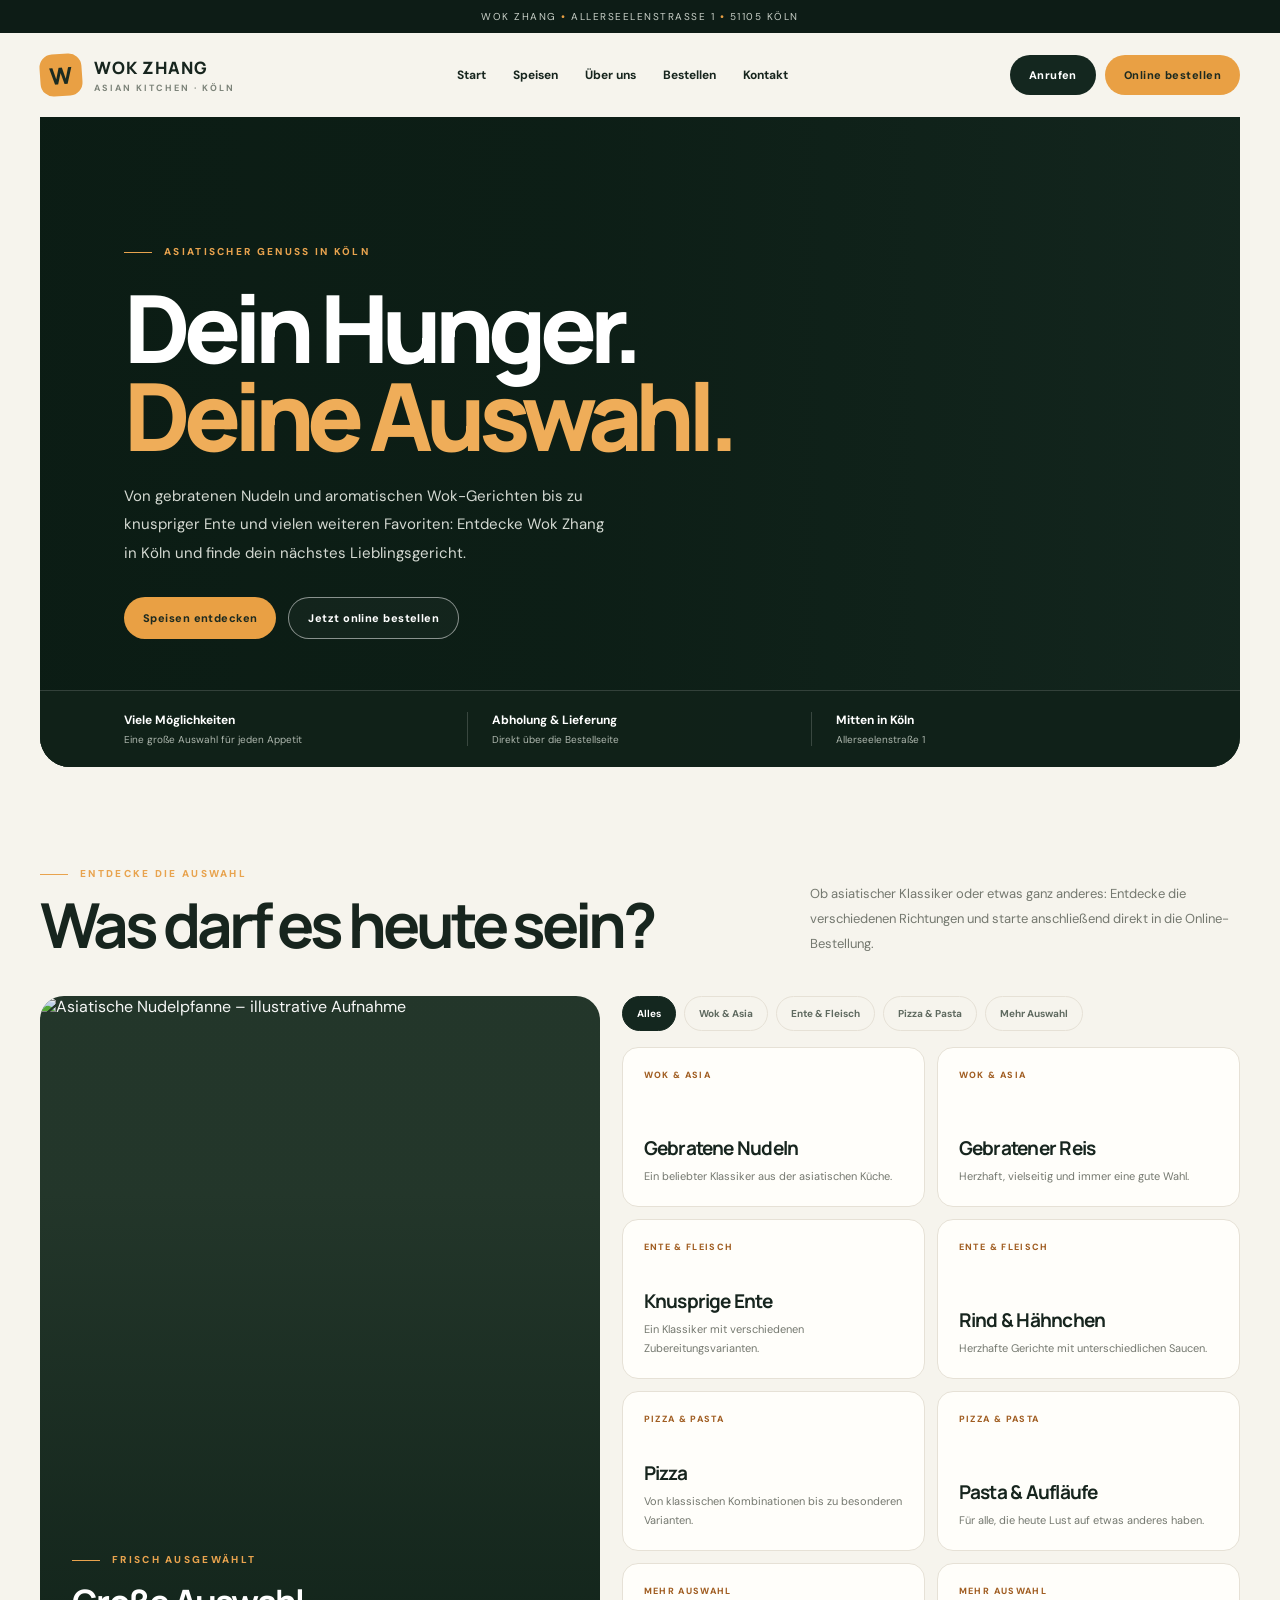
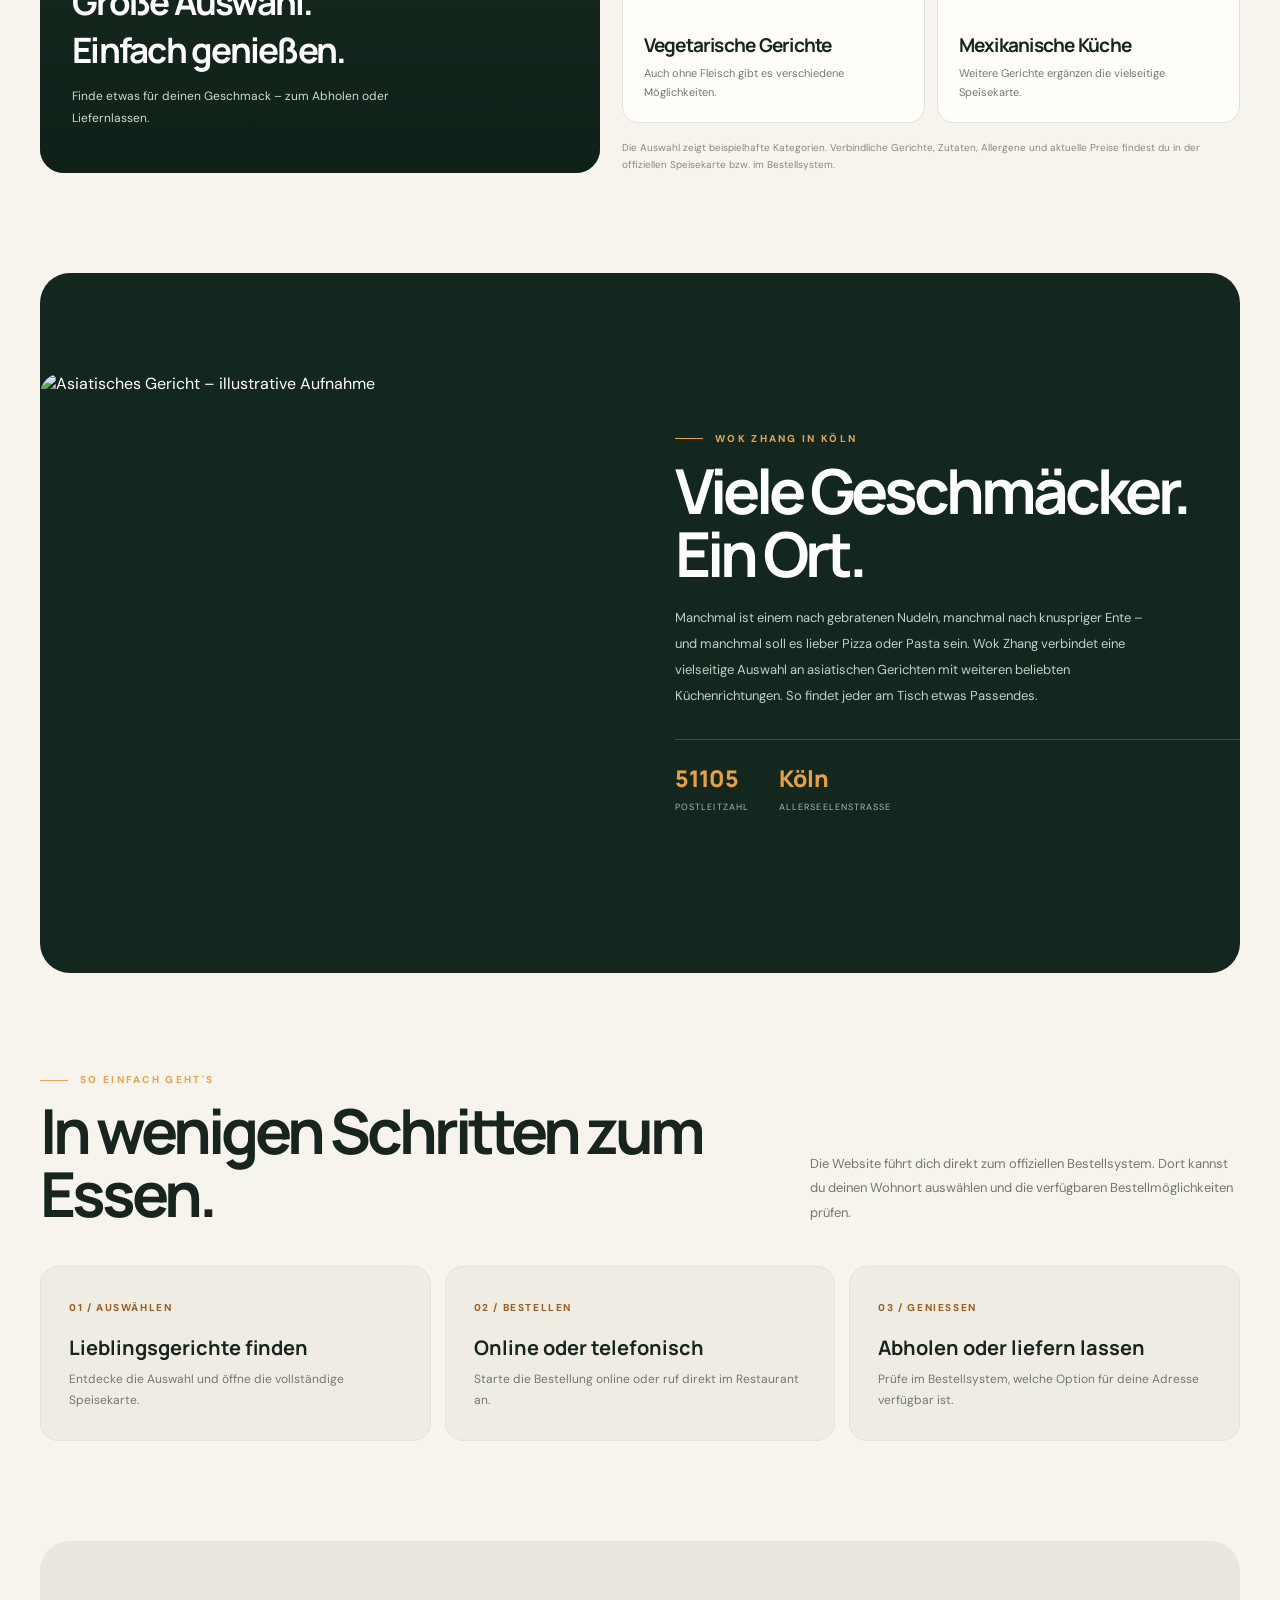
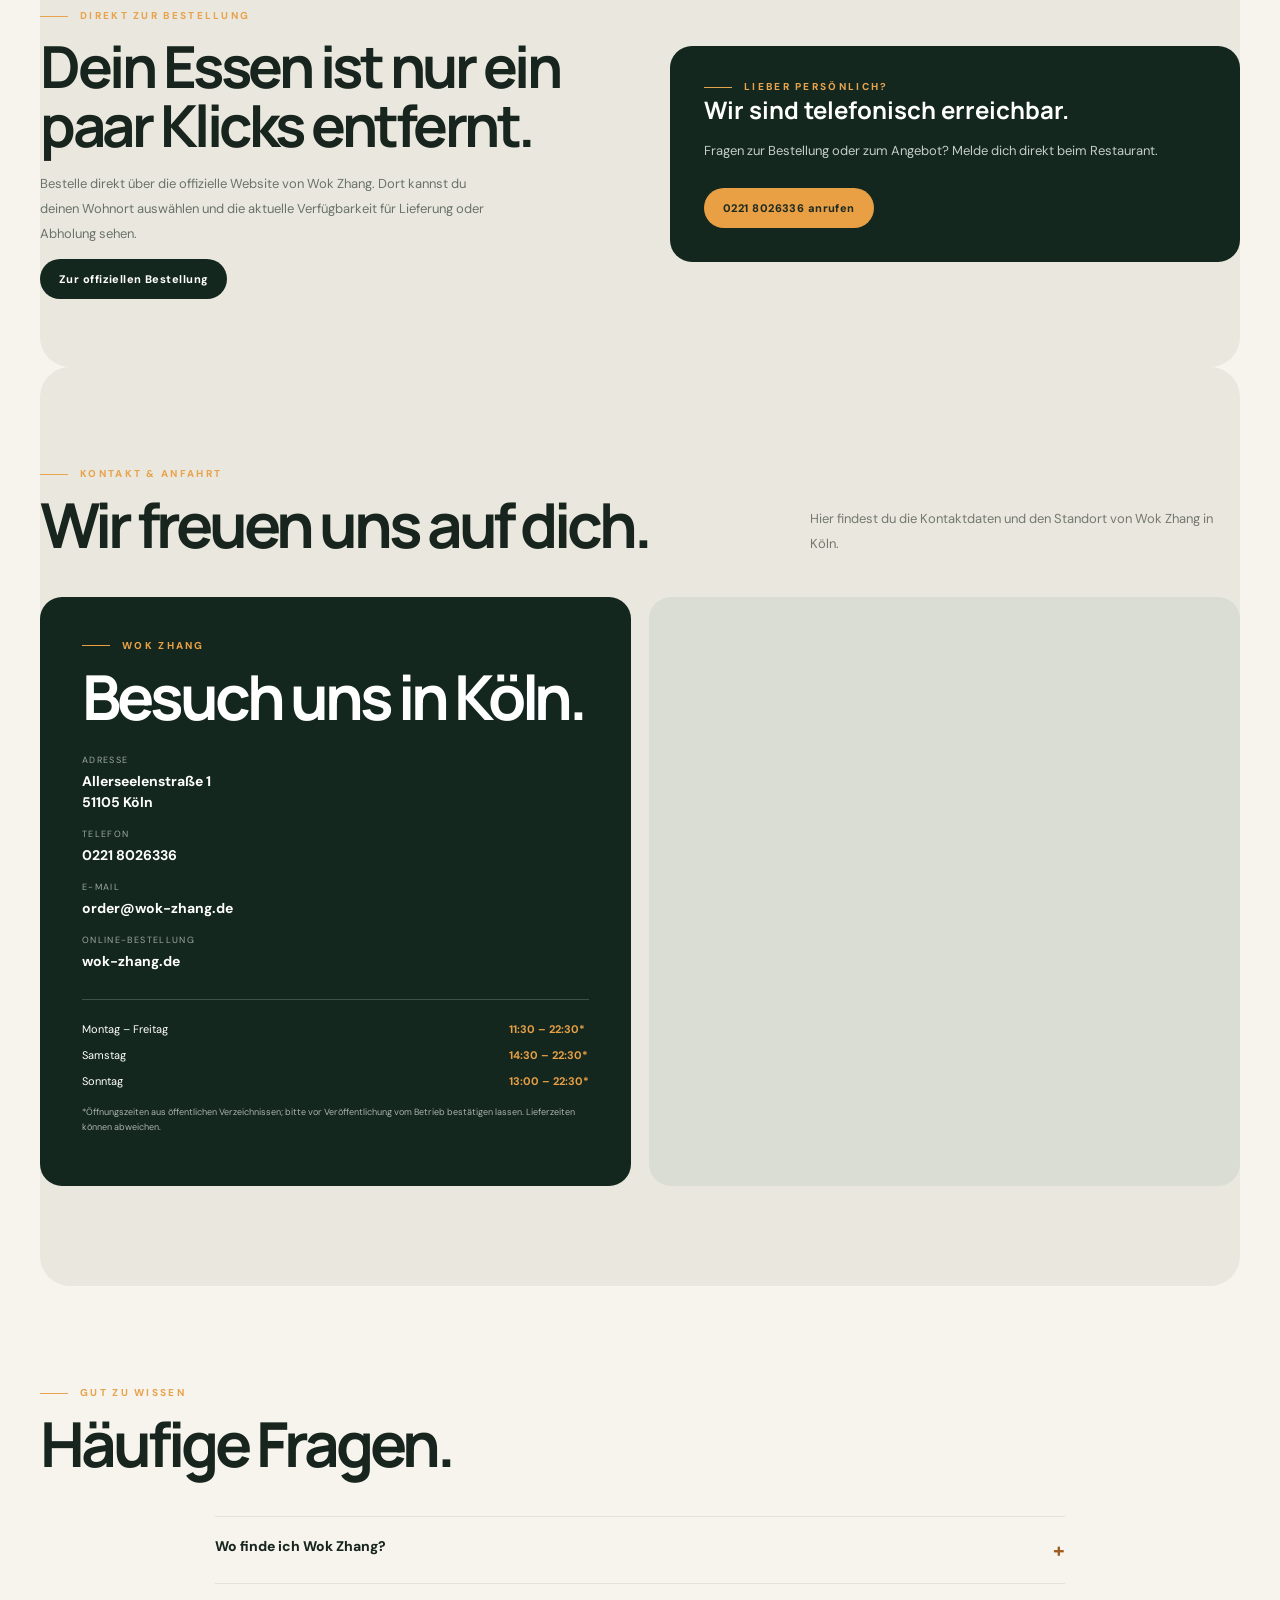
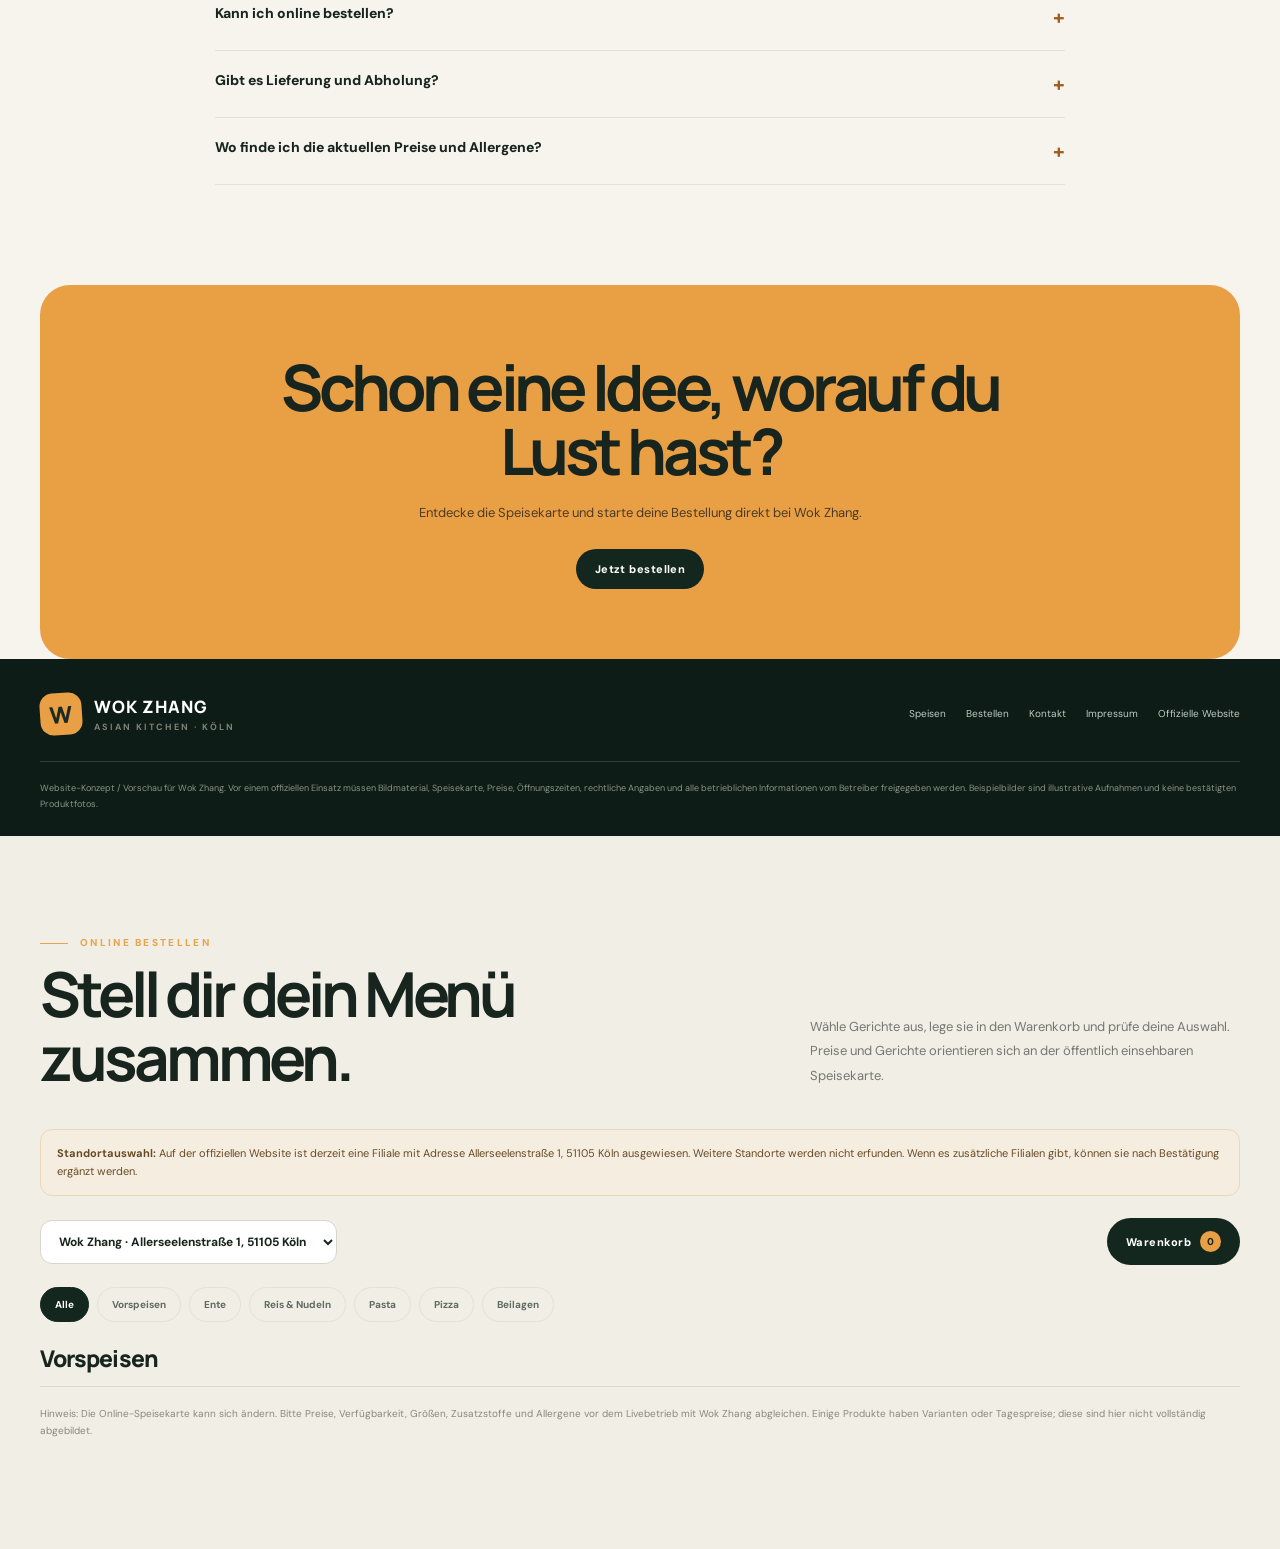
==== commit bbb5eac3: "Avoid displaying unverified prices in Wok Zhang ordering prototype" ====
--- a/wok-zhang/index.html
+++ b/wok-zhang/index.html
@@ -96,27 +96,27 @@
 <script>
 (()=>{
 const products=[
-{cat:'vorspeisen',name:'Krabbenchips',desc:'Knusprige Krabbenchips.',price:3.5},
-{cat:'vorspeisen',name:'Frühlingsrolle',desc:'Große Frühlingsrolle mit Hackfleisch (Rind/Schwein) und Gemüse.',price:3.5},
-{cat:'vorspeisen',name:'Frühlingsrolle spezial',desc:'Mit Shrimps, Schinken, Hackfleisch und Gemüse.',price:4.5},
-{cat:'vorspeisen',name:'Frühlingsrolle vegetaria',desc:'Große Frühlingsrolle mit Gemüse.',price:3.5},
-{cat:'vorspeisen',name:'Mini Gemüserollen',desc:'10 kleine vegetarische Frühlingsrollen.',price:4.0},
-{cat:'vorspeisen',name:'Hähnchenspieße',desc:'3 marinierte Hähnchenspieße mit Erdnuss-Sauce.',price:5.5},
+{cat:'vorspeisen',name:'Krabbenchips',desc:'Knusprige Krabbenchips.',price:null},
+{cat:'vorspeisen',name:'Frühlingsrolle',desc:'Große Frühlingsrolle mit Hackfleisch (Rind/Schwein) und Gemüse.',price:null},
+{cat:'vorspeisen',name:'Frühlingsrolle spezial',desc:'Mit Shrimps, Schinken, Hackfleisch und Gemüse.',price:null},
+{cat:'vorspeisen',name:'Frühlingsrolle vegetaria',desc:'Große Frühlingsrolle mit Gemüse.',price:null},
+{cat:'vorspeisen',name:'Mini Gemüserollen',desc:'10 kleine vegetarische Frühlingsrollen.',price:null},
+{cat:'vorspeisen',name:'Hähnchenspieße',desc:'3 marinierte Hähnchenspieße mit Erdnuss-Sauce.',price:null},
 {cat:'ente',name:'Ente Chop Suey',desc:'Mit Paprika, Champignons, Zwiebeln, Chinakohl, Bambus und Sojasprossen.',price:14.5},
 {cat:'ente',name:'Ente Kun Bao',desc:'Mit Gemüse und würziger dunkler Hoisin-Sauce.',price:14.5},
 {cat:'ente',name:'Ente Curry',desc:'Mit Gemüse in scharfer gelber Curry-Sauce.',price:14.5},
 {cat:'ente',name:'Ente Erdnuss',desc:'Mit Sojabohnengemüse und Erdnuss-Sauce.',price:14.5},
 {cat:'ente',name:'Ente Szechuan',desc:'Mit verschiedenem Gemüse in sehr scharfer Sauce.',price:14.5},
 {cat:'ente',name:'Ente Süß-Sauer',desc:'Mit Sojabohnengemüse und Süß-Sauer-Sauce.',price:14.5},
-{cat:'reis',name:'Gebratener Reis mit Hühnerfleisch',desc:'Gebratener Reis mit Gemüse und Hähnchen.',price:10.5},
-{cat:'reis',name:'Gebratener Reis mit Schweinefleisch',desc:'Gebratener Reis mit Gemüse und Schweinefleisch.',price:10.5},
-{cat:'reis',name:'Gebratener Reis mit Rindfleisch',desc:'Gebratener Reis mit Gemüse und Rindfleisch.',price:11.5},
+{cat:'reis',name:'Gebratener Reis mit Hühnerfleisch',desc:'Gebratener Reis mit Gemüse und Hähnchen.',price:null},
+{cat:'reis',name:'Gebratener Reis mit Schweinefleisch',desc:'Gebratener Reis mit Gemüse und Schweinefleisch.',price:null},
+{cat:'reis',name:'Gebratener Reis mit Rindfleisch',desc:'Gebratener Reis mit Gemüse und Rindfleisch.',price:null},
 {cat:'reis',name:'Gebratener Reis mit Ente',desc:'Gebratener Reis mit Gemüse und Ente.',price:12.5},
-{cat:'reis',name:'Gebratener Reis mit Gemüse',desc:'Vegetarischer gebratener Reis.',price:9.5},
-{cat:'reis',name:'Gebratener Reis mit Gemüse & Tofu',desc:'Vegetarisch mit Tofu und Gemüse.',price:10.5},
-{cat:'reis',name:'Gebratene Nudeln mit Hühnerfleisch',desc:'Gebratene Nudeln mit Gemüse und Hähnchen.',price:10.5},
-{cat:'reis',name:'Gebratene Nudeln mit Rindfleisch',desc:'Gebratene Nudeln mit Gemüse und Rindfleisch.',price:11.5},
-{cat:'reis',name:'Nasi Goreng',desc:'Reis mit Hähnchen, Gemüse, Schinken und Shrimps in gelbem Curry, scharf.',price:12.0},
+{cat:'reis',name:'Gebratener Reis mit Gemüse',desc:'Vegetarischer gebratener Reis.',price:null},
+{cat:'reis',name:'Gebratener Reis mit Gemüse & Tofu',desc:'Vegetarisch mit Tofu und Gemüse.',price:null},
+{cat:'reis',name:'Gebratene Nudeln mit Hühnerfleisch',desc:'Gebratene Nudeln mit Gemüse und Hähnchen.',price:null},
+{cat:'reis',name:'Gebratene Nudeln mit Rindfleisch',desc:'Gebratene Nudeln mit Gemüse und Rindfleisch.',price:null},
+{cat:'reis',name:'Nasi Goreng',desc:'Reis mit Hähnchen, Gemüse, Schinken und Shrimps in gelbem Curry, scharf.',price:null},
 {cat:'pasta',name:'Pasta Bolognese',desc:'Hackfleisch-Tomatensauce (Rind und Schwein gemischt).',price:8.3},
 {cat:'pasta',name:'Pasta Napoli',desc:'Hausgemachte Tomatensauce.',price:7.8},
 {cat:'pasta',name:'Pasta à la Panna',desc:'Schinken in Sahnesauce.',price:9.1},
@@ -134,10 +134,10 @@
 {cat:'pizza',name:'Pizza Funghi · mittel',desc:'Mit frischen Champignons.',price:7.9},
 {cat:'pizza',name:'Pizza Hawaii · mittel',desc:'Mit gekochtem Schinken und Ananas.',price:7.5},
 {cat:'beilagen',name:'Beilagensalat',desc:'Kleiner Salat als Beilage.',price:2.0},
-{cat:'beilagen',name:'Gekochter Reis',desc:'Portion Reis.',price:3.5},
-{cat:'beilagen',name:'Gebratener Reis',desc:'Portion gebratener Reis.',price:5.5},
-{cat:'beilagen',name:'Gebratene Nudeln',desc:'Portion gebratene Nudeln.',price:5.5},
-{cat:'beilagen',name:'Pommes Frites',desc:'Portion Pommes.',price:3.5},
+{cat:'beilagen',name:'Gekochter Reis',desc:'Portion Reis.',price:5.5},
+{cat:'beilagen',name:'Gebratener Reis',desc:'Portion gebratener Reis.',price:null},
+{cat:'beilagen',name:'Gebratene Nudeln',desc:'Portion gebratene Nudeln.',price:null},
+{cat:'beilagen',name:'Pommes Frites',desc:'Portion Pommes.',price:3.0},
 {cat:'beilagen',name:'Kroketten',desc:'Portion Kroketten.',price:3.0},
 {cat:'beilagen',name:'Süß-Sauer-Sauce',desc:'Extra Sauce.',price:1.0},
 {cat:'beilagen',name:'Erdnuss-Sauce',desc:'Extra Sauce.',price:2.5}
@@ -146,9 +146,9 @@
 const catalog=document.getElementById('foodCatalog'),cart={},drawer=document.getElementById('cartDrawer');
 const euro=n=>n.toLocaleString('de-DE',{style:'currency',currency:'EUR'});
 let active='all';
-function renderCatalog(){catalog.innerHTML='';Object.keys(labels).forEach(cat=>{const items=products.filter(p=>p.cat===cat&&(active==='all'||active===cat));if(!items.length)return;const heading=document.createElement('h3');heading.className='catalog-category';heading.textContent=labels[cat];catalog.appendChild(heading);items.forEach(p=>{const card=document.createElement('article');card.className='food-card';card.innerHTML='<span class="tag">'+labels[p.cat].toUpperCase()+'</span><h3></h3><p></p><div class="food-bottom"><strong class="food-price">'+euro(p.price)+'</strong><button class="add-food">Hinzufügen +</button></div>';card.querySelector('h3').textContent=p.name;card.querySelector('p').textContent=p.desc;card.querySelector('button').addEventListener('click',()=>{cart[p.name]=(cart[p.name]||0)+1;renderCart()});catalog.appendChild(card)})})}
+function renderCatalog(){catalog.innerHTML='';Object.keys(labels).forEach(cat=>{const items=products.filter(p=>p.cat===cat&&(active==='all'||active===cat));if(!items.length)return;const heading=document.createElement('h3');heading.className='catalog-category';heading.textContent=labels[cat];catalog.appendChild(heading);items.forEach(p=>{const card=document.createElement('article');card.className='food-card';card.innerHTML='<span class="tag">'+labels[p.cat].toUpperCase()+'</span><h3></h3><p></p><div class="food-bottom"><strong class="food-price">'+euro(p.price)+'</strong><button class="add-food">Hinzufügen +</button></div>';card.querySelector('h3').textContent=p.name;card.querySelector('p').textContent=p.desc;if(p.price!=null)card.querySelector('button').addEventListener('click',()=>{cart[p.name]=(cart[p.name]||0)+1;renderCart()});catalog.appendChild(card)})})}
 document.querySelectorAll('[data-menu-filter]').forEach(b=>b.addEventListener('click',()=>{document.querySelectorAll('[data-menu-filter]').forEach(x=>x.classList.toggle('active',x===b));active=b.dataset.menuFilter;renderCatalog()}));
-function total(){return Object.entries(cart).reduce((sum,[name,q])=>sum+products.find(p=>p.name===name).price*q,0)}
+function total(){return Object.entries(cart).reduce((sum,[name,q])=>sum+(products.find(p=>p.name===name).price||0)*q,0)}
 function renderCart(){const host=document.getElementById('cartItems'),count=Object.values(cart).reduce((a,b)=>a+b,0);document.getElementById('cartCount').textContent=count;document.getElementById('cartTotal').textContent=euro(total());if(!count){host.innerHTML='<div class="cart-empty">Dein Warenkorb ist noch leer.<br>Wähle deine Lieblingsgerichte aus.</div>';return}host.innerHTML='';Object.entries(cart).forEach(([name,q])=>{const p=products.find(x=>x.name===name),line=document.createElement('div');line.className='cart-line';const left=document.createElement('div');left.innerHTML='<strong></strong><small></small>';left.querySelector('strong').textContent=name;left.querySelector('small').textContent=euro(p.price)+' pro Stück';const controls=document.createElement('div');controls.className='qty';const minus=document.createElement('button');minus.textContent='−';const qty=document.createElement('b');qty.textContent=q;const plus=document.createElement('button');plus.textContent='+';minus.onclick=()=>{cart[name]--;if(cart[name]<=0)delete cart[name];renderCart()};plus.onclick=()=>{cart[name]++;renderCart()};controls.append(minus,qty,plus);line.append(left,controls);host.appendChild(line)})}
 function open(){drawer.classList.add('open');drawer.setAttribute('aria-hidden','false')}function close(){drawer.classList.remove('open');drawer.setAttribute('aria-hidden','true')}
 document.getElementById('openCart').onclick=open;document.getElementById('closeCart').onclick=close;document.getElementById('cartBackdrop').onclick=close;document.getElementById('continueShopping').onclick=close;
